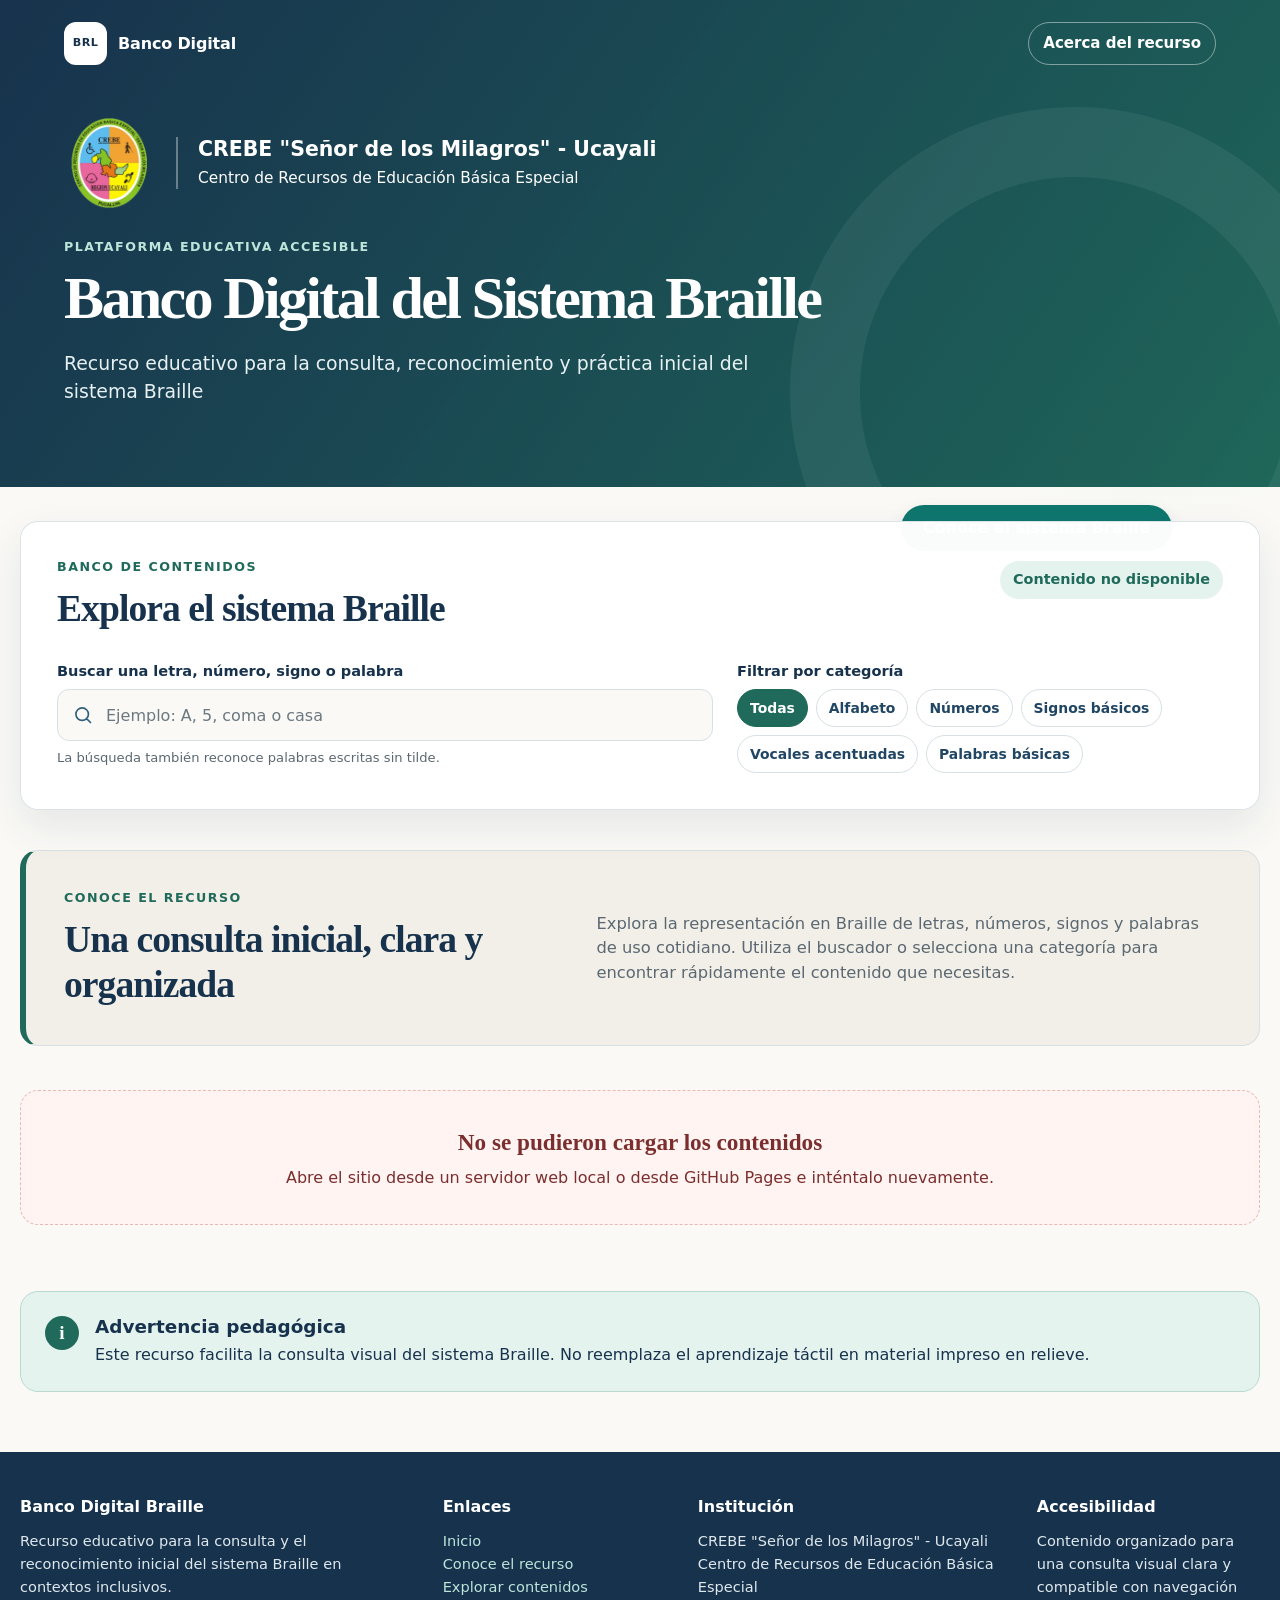
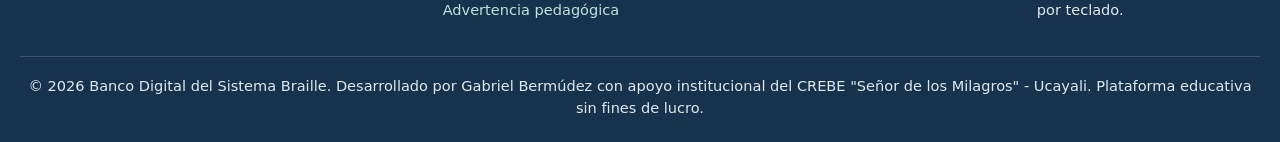
==== index.html @ b9c8b81c "Update index.html" ====
<!doctype html>
<html lang="es">
<head>
  <meta charset="utf-8">
  <meta name="viewport" content="width=device-width, initial-scale=1">
  <meta
    name="description"
    content="Banco Digital del Sistema Braille: recurso educativo para consultar letras, números, signos y palabras básicas en Braille."
  >
  <title>Banco Digital del Sistema Braille</title>
  <link rel="stylesheet" href="estilos.css?v=5">

  <style>
    .acceso-braille{
      max-width:1100px;
      margin:18px auto 22px;
      padding:0 18px;
      display:flex;
      justify-content:flex-end;
      position:relative;
      z-index:2;
    }

    .boton-braille-teoria{
      display:inline-block;
      text-decoration:none;
      background:#0f766e;
      color:#ffffff;
      padding:11px 22px;
      border-radius:999px;
      font-weight:800;
      white-space:nowrap;
      box-shadow:0 8px 18px rgba(0,0,0,.12);
    }

    .boton-braille-teoria:hover{
      background:#0b4f4a;
      color:#ffffff;
    }

    @media (max-width:700px){
      .acceso-braille{
        justify-content:center;
        margin:16px auto 20px;
      }

      .boton-braille-teoria{
        text-align:center;
      }
    }
  </style>
</head>

<body>
  <a class="salto-contenido" href="#contenido-principal">
    Ir al contenido
  </a>

  <header class="cabecera">
    <nav class="navegacion" aria-label="Navegación principal">
      <a class="marca" href="index.html" aria-label="Inicio">
        <span class="marca-icono" aria-hidden="true">BRL</span>
        <span>Banco Digital</span>
      </a>
      <a class="enlace-cabecera" href="#presentacion">Acerca del recurso</a>
    </nav>

    <div class="portada">
      <div class="bloque-institucional" aria-label="Identidad institucional">
        <img
          class="logo-crebe"
          src="logo-crebe.png"
          alt="Logo del CREBE Señor de los Milagros - Ucayali"
        >
        <div class="texto-institucional">
          <p class="nombre-institucional">
            CREBE "Señor de los Milagros" - Ucayali
          </p>
          <p class="detalle-institucional">
            Centro de Recursos de Educación Básica Especial
          </p>
        </div>
      </div>

      <p class="etiqueta">Plataforma educativa accesible</p>
      <h1>Banco Digital del Sistema Braille</h1>
      <p class="subtitulo">
        Recurso educativo para la consulta, reconocimiento y práctica inicial
        del sistema Braille
      </p>
    </div>
  </header>

  <main id="contenido-principal">

    <section class="acceso-braille">
      <a href="teoria.html" class="boton-braille-teoria">
        Conoce el sistema Braille
      </a>
    </section>

    <section class="panel-busqueda" aria-labelledby="titulo-catalogo">
      <div class="panel-encabezado">
        <div>
          <p class="sobretitulo">Banco de contenidos</p>
          <h2 id="titulo-catalogo">Explora el sistema Braille</h2>
        </div>
        <p
          id="contador-resultados"
          class="contador"
          role="status"
          aria-live="polite"
        >
          Cargando contenidos…
        </p>
      </div>

      <div class="herramientas">
        <div class="grupo-busqueda">
          <label for="buscador">
            Buscar una letra, número, signo o palabra
          </label>
          <div class="campo-busqueda">
            <svg
              aria-hidden="true"
              viewBox="0 0 24 24"
              width="20"
              height="20"
            >
              <path
                d="m21 21-4.7-4.7m2.2-5.3a7.5 7.5 0 1 1-15 0 7.5 7.5 0 0 1 15 0Z"
                fill="none"
                stroke="currentColor"
                stroke-linecap="round"
                stroke-width="2"
              />
            </svg>
            <input
              id="buscador"
              name="buscador"
              type="search"
              placeholder="Ejemplo: A, 5, coma o casa"
              autocomplete="off"
              aria-describedby="ayuda-busqueda"
            >
          </div>
          <p id="ayuda-busqueda" class="ayuda">
            La búsqueda también reconoce palabras escritas sin tilde.
          </p>
        </div>

        <div class="grupo-filtros">
          <p id="titulo-filtros">Filtrar por categoría</p>
          <div class="filtros" role="group" aria-labelledby="titulo-filtros">
            <button
              class="filtro activo"
              type="button"
              data-categoria="todas"
              aria-pressed="true"
            >
              Todas
            </button>
            <button
              class="filtro"
              type="button"
              data-categoria="alfabeto"
              aria-pressed="false"
            >
              Alfabeto
            </button>
            <button
              class="filtro"
              type="button"
              data-categoria="numeros"
              aria-pressed="false"
            >
              Números
            </button>
            <button
              class="filtro"
              type="button"
              data-categoria="signos-basicos"
              aria-pressed="false"
            >
              Signos básicos
            </button>
            <button
              class="filtro"
              type="button"
              data-categoria="vocales-acentuadas"
              aria-pressed="false"
            >
              Vocales acentuadas
            </button>
            <button
              class="filtro"
              type="button"
              data-categoria="palabras-basicas"
              aria-pressed="false"
            >
              Palabras básicas
            </button>
          </div>
        </div>
      </div>
    </section>

    <section
      id="presentacion"
      class="seccion-presentacion"
      aria-labelledby="titulo-presentacion"
    >
      <div class="panel-presentacion">
        <div>
          <p class="sobretitulo">Conoce el recurso</p>
          <h2 id="titulo-presentacion">
            Una consulta inicial, clara y organizada
          </h2>
        </div>
        <p>
          Explora la representación en Braille de letras, números, signos y
          palabras de uso cotidiano. Utiliza el buscador o selecciona una
          categoría para encontrar rápidamente el contenido que necesitas.
        </p>
      </div>
    </section>

    <section class="catalogo" aria-labelledby="titulo-resultados">
      <h2 id="titulo-resultados" class="solo-lectores">
        Resultados de la consulta
      </h2>

      <div id="lista-tarjetas" class="lista-tarjetas" aria-busy="true"></div>

      <div class="contenedor-boton-mas">
        <button
          id="mostrar-aleatorio"
          class="boton-mas"
          type="button"
        >
          Mostrar más signos
        </button>
      </div>

      <div id="estado-vacio" class="estado-vacio" hidden>
        <p class="estado-vacio-simbolo" aria-hidden="true">⠿</p>
        <h3>No encontramos resultados</h3>
        <p>
          Prueba con otro término o selecciona una categoría diferente.
        </p>
        <button
          id="limpiar-filtros"
          class="boton boton-primario"
          type="button"
        >
          Ver todos los contenidos
        </button>
      </div>

      <div id="mensaje-error" class="mensaje-error" role="alert" hidden>
        <h3>No se pudieron cargar los contenidos</h3>
        <p>
          Abre el sitio desde un servidor web local o desde GitHub Pages e
          inténtalo nuevamente.
        </p>
      </div>
    </section>

    <section
      id="aviso-pedagogico"
      class="seccion-aviso"
      aria-labelledby="titulo-aviso"
    >
      <aside class="aviso-pedagogico">
        <div class="aviso-icono" aria-hidden="true">i</div>
        <div>
          <h2 id="titulo-aviso">Advertencia pedagógica</h2>
          <p>
            Este recurso facilita la consulta visual del sistema Braille. No
            reemplaza el aprendizaje táctil en material impreso en relieve.
          </p>
        </div>
      </aside>
    </section>
  </main>

  <footer>
    <div class="footer-contenido">
      <div class="footer-bloque">
        <h2>Banco Digital Braille</h2>
        <p>
          Recurso educativo para la consulta y el reconocimiento inicial del
          sistema Braille en contextos inclusivos.
        </p>
      </div>

      <div class="footer-bloque">
        <h2>Enlaces</h2>
        <p>
          <a href="index.html">Inicio</a><br>
          <a href="#presentacion">Conoce el recurso</a><br>
          <a href="#titulo-catalogo">Explorar contenidos</a><br>
          <a href="#aviso-pedagogico">Advertencia pedagógica</a>
        </p>
      </div>

      <div class="footer-bloque">
        <h2>Institución</h2>
        <p>
          CREBE "Señor de los Milagros" - Ucayali<br>
          Centro de Recursos de Educación Básica Especial
        </p>
      </div>

      <div class="footer-bloque">
        <h2>Accesibilidad</h2>
        <p>
          Contenido organizado para una consulta visual clara y compatible con
          navegación por teclado.
        </p>
      </div>
    </div>

    <div class="footer-final">
      <p>
        © 2026 Banco Digital del Sistema Braille. Desarrollado por Gabriel
        Bermúdez con apoyo institucional del CREBE "Señor de los Milagros" -
        Ucayali. Plataforma educativa sin fines de lucro.
      </p>
    </div>
  </footer>

  <script src="app.js?v=8" defer></script>
</body>
</html>
---- estilos.css ----
:root {
  color-scheme: light;
  --azul-900: #17324d;
  --azul-800: #214664;
  --azul-700: #2f5f7d;
  --azul-100: #e8f1f5;
  --verde-700: #1f6a5a;
  --verde-600: #287c68;
  --verde-100: #e5f3ef;
  --arena-50: #faf9f6;
  --arena-100: #f2efe8;
  --tinta: #202c35;
  --texto-suave: #5b6871;
  --blanco: #ffffff;
  --borde: #d7e0e5;
  --error: #7a2e2e;
  --sombra: 0 16px 40px rgba(23, 50, 77, 0.09);
  --radio: 18px;
  font-family:
    Inter, ui-sans-serif, system-ui, -apple-system, BlinkMacSystemFont,
    "Segoe UI", sans-serif;
}

* {
  box-sizing: border-box;
}

html {
  scroll-behavior: smooth;
}

body {
  min-width: 320px;
  margin: 0;
  color: var(--tinta);
  background:
    radial-gradient(circle at 90% 8%, #dcedea 0, transparent 24rem),
    var(--arena-50);
  line-height: 1.5;
}

button,
input {
  font: inherit;
}

a {
  color: var(--verde-700);
}

a:focus-visible,
button:focus-visible,
input:focus-visible {
  outline: 3px solid #f0ad4e;
  outline-offset: 3px;
}

[hidden] {
  display: none !important;
}

.salto-contenido {
  position: fixed;
  top: 12px;
  left: 12px;
  z-index: 100;
  padding: 10px 14px;
  color: var(--blanco);
  background: var(--azul-900);
  border-radius: 8px;
  transform: translateY(-160%);
  transition: transform 0.2s ease;
}

.salto-contenido:focus {
  transform: translateY(0);
}

/* Cabecera */

.cabecera {
  position: relative;
  overflow: hidden;
  padding: 22px clamp(20px, 5vw, 72px) 82px;
  color: var(--blanco);
  background:
    linear-gradient(125deg, rgba(23, 50, 77, 0.97), rgba(31, 106, 90, 0.93)),
    var(--azul-900);
}

.cabecera::after {
  position: absolute;
  right: -80px;
  bottom: -190px;
  width: 430px;
  height: 430px;
  border: 70px solid rgba(255, 255, 255, 0.06);
  border-radius: 50%;
  content: "";
}

.navegacion {
  position: relative;
  z-index: 1;
  display: flex;
  align-items: center;
  justify-content: space-between;
  max-width: 1240px;
  margin: 0 auto;
}

.marca {
  display: inline-flex;
  gap: 11px;
  align-items: center;
  color: var(--blanco);
  font-weight: 750;
  letter-spacing: -0.01em;
  text-decoration: none;
}

.marca-icono {
  display: grid;
  width: 43px;
  height: 43px;
  place-items: center;
  color: var(--azul-900);
  background: var(--blanco);
  border-radius: 12px;
  font-size: 0.7rem;
  font-weight: 850;
  letter-spacing: 0.04em;
}

.enlace-cabecera {
  padding: 9px 14px;
  color: var(--blanco);
  border: 1px solid rgba(255, 255, 255, 0.45);
  border-radius: 999px;
  font-size: 0.94rem;
  font-weight: 700;
  text-decoration: none;
}

.enlace-cabecera:hover {
  color: var(--azul-900);
  background: var(--blanco);
}

.portada {
  position: relative;
  z-index: 1;
  max-width: 1240px;
  margin: 52px auto 0;
}

.bloque-institucional {
  display: flex;
  gap: 1.25rem;
  align-items: center;
  max-width: 760px;
  margin-bottom: 1.8rem;
}

.logo-crebe {
  display: block;
  flex-shrink: 0;
  width: 92px;
  max-width: 92px;
  height: auto;
  object-fit: contain;
}

.texto-institucional {
  padding-left: 1.25rem;
  border-left: 2px solid rgba(255, 255, 255, 0.35);
}

.nombre-institucional {
  margin: 0;
  color: var(--blanco);
  font-size: clamp(1rem, 1.6vw, 1.35rem);
  font-weight: 700;
  line-height: 1.25;
}

.detalle-institucional {
  margin: 0.35rem 0 0;
  color: var(--blanco);
  font-size: clamp(0.9rem, 1.2vw, 1.05rem);
  font-weight: 500;
  line-height: 1.35;
}

.etiqueta,
.sobretitulo {
  margin: 0 0 10px;
  color: #bde5da;
  font-size: 0.79rem;
  font-weight: 800;
  letter-spacing: 0.12em;
  text-transform: uppercase;
}

.portada h1 {
  max-width: 800px;
  margin: 0;
  font-family: Georgia, "Times New Roman", serif;
  font-size: clamp(2.25rem, 4.7vw, 4.1rem);
  font-weight: 600;
  line-height: 1.03;
  letter-spacing: -0.045em;
}

.subtitulo {
  max-width: 700px;
  margin: 20px 0 0;
  color: #e7f1f3;
  font-size: clamp(1rem, 1.7vw, 1.18rem);
}

/* Contenido principal y búsqueda */

main {
  width: min(1240px, calc(100% - 40px));
  margin: 0 auto;
}

.panel-busqueda {
  position: relative;
  z-index: 2;
  margin-top: -52px;
  padding: clamp(22px, 4vw, 36px);
  background: rgba(255, 255, 255, 0.98);
  border: 1px solid rgba(215, 224, 229, 0.9);
  border-radius: var(--radio);
  box-shadow: var(--sombra);
}

.panel-encabezado {
  display: flex;
  gap: 20px;
  align-items: flex-start;
  justify-content: space-between;
}

.sobretitulo {
  color: var(--verde-700);
}

h2 {
  margin: 0;
  color: var(--azul-900);
  font-family: Georgia, "Times New Roman", serif;
  font-size: clamp(1.7rem, 3vw, 2.35rem);
  font-weight: 600;
  line-height: 1.18;
  letter-spacing: -0.025em;
}

.contador {
  flex: none;
  margin: 3px 0 0;
  padding: 8px 13px;
  color: var(--verde-700);
  background: var(--verde-100);
  border-radius: 999px;
  font-size: 0.9rem;
  font-weight: 800;
}

.herramientas {
  display: grid;
  grid-template-columns: minmax(0, 1.35fr) minmax(300px, 1fr);
  gap: 24px;
  margin-top: 28px;
}

.grupo-busqueda label,
.grupo-filtros > p {
  display: block;
  margin: 0 0 8px;
  color: var(--azul-900);
  font-size: 0.91rem;
  font-weight: 750;
}

.campo-busqueda {
  position: relative;
}

.campo-busqueda svg {
  position: absolute;
  top: 50%;
  left: 16px;
  color: var(--azul-700);
  transform: translateY(-50%);
  pointer-events: none;
}

#buscador {
  width: 100%;
  height: 52px;
  padding: 0 16px 0 48px;
  color: var(--tinta);
  background: var(--arena-50);
  border: 1px solid var(--borde);
  border-radius: 12px;
}

#buscador:hover {
  border-color: var(--azul-700);
}

#buscador::placeholder {
  color: #6c7880;
}

.ayuda {
  margin: 7px 0 0;
  color: var(--texto-suave);
  font-size: 0.82rem;
}

.filtros {
  display: flex;
  flex-wrap: wrap;
  gap: 8px;
}

.filtro {
  min-height: 38px;
  padding: 7px 12px;
  color: var(--azul-800);
  background: var(--blanco);
  border: 1px solid var(--borde);
  border-radius: 999px;
  font-size: 0.87rem;
  font-weight: 750;
  cursor: pointer;
}

.filtro:hover {
  background: var(--azul-100);
  border-color: var(--azul-700);
}

.filtro.activo {
  color: var(--blanco);
  background: var(--verde-700);
  border-color: var(--verde-700);
}

/* Presentación */

.seccion-presentacion {
  padding: 40px 0 0;
  scroll-margin-top: 20px;
}

.panel-presentacion {
  display: grid;
  grid-template-columns: minmax(260px, 0.75fr) minmax(300px, 1fr);
  gap: 4rem;
  align-items: center;
  padding: clamp(24px, 4vw, 38px);
  background: var(--arena-100);
  border: 1px solid var(--borde);
  border-left: 6px solid var(--verde-700);
  border-radius: var(--radio);
}

.panel-presentacion > p {
  margin: 0;
  color: var(--texto-suave);
  font-size: 1.02rem;
}

/* Tarjetas */

.catalogo {
  padding-top: 4px;
}

.lista-tarjetas {
  display: grid;
  grid-template-columns: repeat(4, minmax(0, 1fr));
  gap: 22px;
  padding: 40px 0 18px;
}

.tarjeta {
  position: relative;
  display: flex;
  flex-direction: column;
  min-width: 0;
  min-height: 280px;
  overflow: hidden;
  background: var(--blanco);
  border: 1px solid var(--borde);
  border-radius: 16px;
  box-shadow: 0 8px 28px rgba(23, 50, 77, 0.06);
  transition:
    transform 0.2s ease,
    box-shadow 0.2s ease;
}

.tarjeta:hover {
  box-shadow: 0 16px 34px rgba(23, 50, 77, 0.13);
  transform: translateY(-3px);
}

.tarjeta-visual {
  display: grid;
  grid-template-columns: 1fr 1fr;
  min-height: 132px;
  background: linear-gradient(145deg, #edf4f3, #f7f4ed);
  border-bottom: 1px solid var(--borde);
}

.simbolo-visual,
.simbolo-braille {
  display: grid;
  min-width: 0;
  padding: 0.75rem;
  place-items: center;
  text-align: center;
}

.simbolo-visual {
  color: var(--azul-900);
  border-right: 1px solid var(--borde);
  font-family: Georgia, "Times New Roman", serif;
  font-size: clamp(1.65rem, 4vw, 2.35rem);
  font-weight: 700;
  line-height: 1.1;
}

.simbolo-braille {
  color: var(--verde-700);
  font-family: "Segoe UI Symbol", "Noto Sans Symbols 2", sans-serif;
  font-size: clamp(2rem, 5vw, 2.8rem);
  line-height: 1;
}

.tarjeta[data-categoria="palabras-basicas"] .simbolo-visual {
  font-size: clamp(1.2rem, 2.4vw, 1.55rem);
}

.tarjeta[data-categoria="palabras-basicas"] .simbolo-braille,
.tarjeta[data-categoria="numeros"] .simbolo-braille {
  font-size: clamp(1.55rem, 3vw, 2rem);
  letter-spacing: 0.04em;
}

.tarjeta-cuerpo {
  display: flex;
  flex: 1;
  flex-direction: column;
  align-items: flex-start;
  padding: 17px 18px 19px;
}

.categoria {
  margin: 0 0 7px;
  color: var(--verde-700);
  font-size: 0.72rem;
  font-weight: 850;
  letter-spacing: 0.085em;
  text-transform: uppercase;
}

.tarjeta h3 {
  margin: 0 0 6px;
  color: var(--azul-900);
  font-family: Georgia, "Times New Roman", serif;
  font-size: 1.35rem;
  font-weight: 600;
  line-height: 1.15;
}

.descripcion {
  margin: 0;
  color: var(--texto-suave);
  font-size: 0.9rem;
}

.estado-vacio,
.mensaje-error {
  margin: 40px 0;
  padding: 34px;
  color: var(--texto-suave);
  text-align: center;
  background: var(--blanco);
  border: 1px dashed var(--borde);
  border-radius: var(--radio);
}

.estado-vacio-simbolo {
  margin: 0 0 6px;
  color: var(--verde-700);
  font-size: 3rem;
}

.estado-vacio h3,
.mensaje-error h3 {
  margin: 0 0 6px;
  color: var(--azul-900);
  font-family: Georgia, "Times New Roman", serif;
  font-size: 1.45rem;
}

.estado-vacio p,
.mensaje-error p {
  margin: 0 auto 18px;
}

.mensaje-error {
  color: var(--error);
  background: #fff4f2;
  border-color: #e8b8b2;
}

.mensaje-error h3 {
  color: var(--error);
}

.mensaje-error p {
  margin-bottom: 0;
}

/* Botones y aviso */

.boton {
  display: inline-flex;
  min-height: 44px;
  padding: 10px 17px;
  align-items: center;
  justify-content: center;
  border-radius: 10px;
  font-weight: 750;
  cursor: pointer;
}

.boton-primario {
  color: var(--blanco);
  background: var(--verde-700);
  border: 1px solid var(--verde-700);
}

.boton-primario:hover {
  background: var(--verde-600);
}

.seccion-aviso {
  padding: 26px 0 0;
  scroll-margin-top: 20px;
}

.aviso-pedagogico {
  display: flex;
  gap: 1rem;
  align-items: flex-start;
  padding: 1.5rem;
  color: var(--azul-900);
  background: var(--verde-100);
  border: 1px solid #b9d9d0;
  border-radius: var(--radio);
}

.aviso-icono {
  display: grid;
  flex: 0 0 34px;
  width: 34px;
  height: 34px;
  place-items: center;
  color: var(--blanco);
  background: var(--verde-700);
  border-radius: 50%;
  font-family: Georgia, serif;
  font-size: 1.2rem;
  font-weight: 700;
}

.aviso-pedagogico h2 {
  margin: 0 0 5px;
  font-family: inherit;
  font-size: 1.15rem;
  font-weight: 800;
  letter-spacing: 0;
}

.aviso-pedagogico p {
  margin: 0;
}

/* Pie de página */

footer {
  margin-top: 60px;
  padding: 46px 20px 24px;
  color: #dfe9ed;
  background: var(--azul-900);
  font-size: 0.91rem;
}

.footer-contenido {
  display: grid;
  grid-template-columns: 1.4fr 0.8fr 1.1fr 0.8fr;
  gap: 32px;
  width: min(1240px, 100%);
  margin: 0 auto;
  text-align: left;
}

.footer-bloque h2 {
  margin: 0 0 12px;
  color: var(--blanco);
  font-family: inherit;
  font-size: 1rem;
  font-weight: 800;
  letter-spacing: 0;
}

.footer-bloque p {
  margin: 0;
  color: #dfe9ed;
  line-height: 1.6;
}

.footer-bloque a {
  color: #bde5da;
  text-decoration: none;
}

.footer-bloque a:hover {
  text-decoration: underline;
}

.footer-final {
  width: min(1240px, 100%);
  margin: 34px auto 0;
  padding-top: 18px;
  border-top: 1px solid rgba(255, 255, 255, 0.16);
  text-align: center;
}

.footer-final p {
  margin: 0;
  color: #dfe9ed;
  line-height: 1.5;
}

.solo-lectores {
  position: absolute;
  width: 1px;
  height: 1px;
  padding: 0;
  overflow: hidden;
  clip: rect(0, 0, 0, 0);
  white-space: nowrap;
  border: 0;
}

@media (max-width: 1050px) {
  .lista-tarjetas {
    grid-template-columns: repeat(3, minmax(0, 1fr));
  }

  .herramientas {
    grid-template-columns: 1fr;
  }
}

@media (max-width: 900px) {
  .footer-contenido {
    grid-template-columns: repeat(2, minmax(0, 1fr));
  }
}

@media (max-width: 760px) {
  .cabecera {
    padding-right: 20px;
    padding-bottom: 96px;
    padding-left: 20px;
  }

  .portada {
    margin-top: 46px;
  }

  .bloque-institucional {
    gap: 0.9rem;
    margin-bottom: 1.5rem;
  }

  .logo-crebe {
    width: 76px;
    max-width: 76px;
  }

  .texto-institucional {
    padding-left: 0.8rem;
  }

  .nombre-institucional {
    font-size: 0.95rem;
  }

  .detalle-institucional {
    font-size: 0.82rem;
  }

  main {
    width: min(100% - 28px, 1240px);
  }

  .panel-busqueda {
    margin-top: -48px;
  }

  .panel-encabezado {
    align-items: stretch;
    flex-direction: column;
  }

  .contador {
    align-self: flex-start;
  }

  .panel-presentacion {
    grid-template-columns: 1fr;
    gap: 18px;
  }

  .lista-tarjetas {
    grid-template-columns: repeat(2, minmax(0, 1fr));
    gap: 15px;
  }
}

@media (max-width: 560px) {
  .footer-contenido {
    grid-template-columns: 1fr;
    gap: 24px;
  }

  footer {
    padding: 34px 20px 22px;
  }
}

@media (max-width: 500px) {
  .marca > span:last-child {
    display: none;
  }

  .enlace-cabecera {
    font-size: 0.84rem;
  }

  .bloque-institucional {
    gap: 0.75rem;
  }

  .logo-crebe {
    width: 68px;
    max-width: 68px;
  }

  .texto-institucional {
    padding-left: 0.7rem;
  }

  .nombre-institucional {
    font-size: 0.84rem;
  }

  .detalle-institucional {
    font-size: 0.74rem;
  }

  .portada h1 {
    font-size: 2.45rem;
  }

  .subtitulo {
    font-size: 1rem;
  }

  .filtros {
    display: grid;
    grid-template-columns: repeat(2, minmax(0, 1fr));
  }

  .filtro {
    border-radius: 10px;
  }

  .lista-tarjetas {
    grid-template-columns: 1fr;
  }

  .boton {
    width: 100%;
  }

  .tarjeta {
    min-height: 250px;
  }
}

@media (prefers-reduced-motion: reduce) {
  *,
  *::before,
  *::after {
    scroll-behavior: auto !important;
    transition: none !important;
  }
}
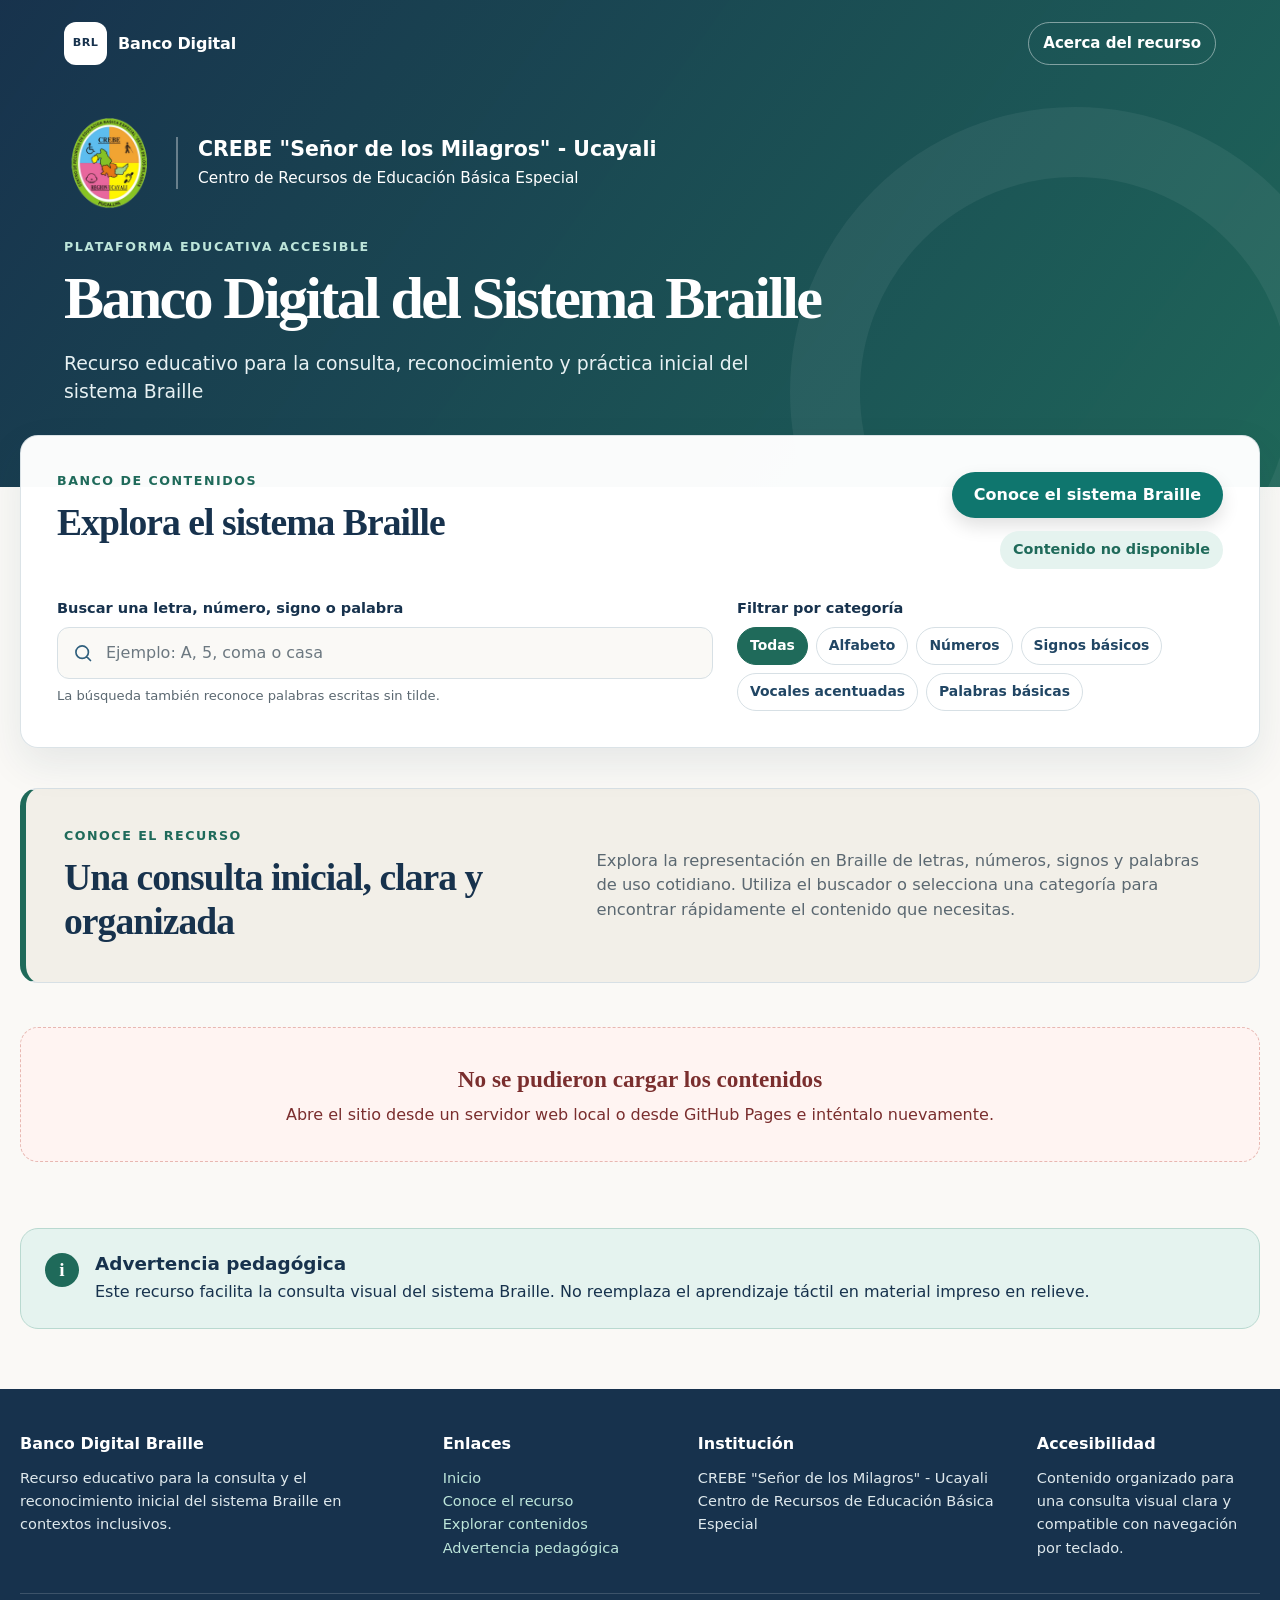
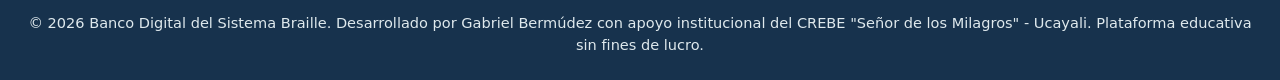
==== commit c6c12125: "Update index.html" ====
--- a/index.html
+++ b/index.html
@@ -11,14 +11,11 @@
   <link rel="stylesheet" href="estilos.css?v=5">
 
   <style>
-    .acceso-braille{
-      max-width:1100px;
-      margin:18px auto 22px;
-      padding:0 18px;
+    .acciones-panel{
       display:flex;
-      justify-content:flex-end;
-      position:relative;
-      z-index:2;
+      flex-direction:column;
+      align-items:flex-end;
+      gap:10px;
     }
 
     .boton-braille-teoria{
@@ -39,12 +36,13 @@
     }
 
     @media (max-width:700px){
-      .acceso-braille{
-        justify-content:center;
-        margin:16px auto 20px;
+      .acciones-panel{
+        align-items:flex-start;
+        width:100%;
       }
 
       .boton-braille-teoria{
+        width:100%;
         text-align:center;
       }
     }
@@ -93,26 +91,27 @@
 
   <main id="contenido-principal">
 
-    <section class="acceso-braille">
-      <a href="teoria.html" class="boton-braille-teoria">
-        Conoce el sistema Braille
-      </a>
-    </section>
-
     <section class="panel-busqueda" aria-labelledby="titulo-catalogo">
       <div class="panel-encabezado">
         <div>
           <p class="sobretitulo">Banco de contenidos</p>
           <h2 id="titulo-catalogo">Explora el sistema Braille</h2>
         </div>
-        <p
-          id="contador-resultados"
-          class="contador"
-          role="status"
-          aria-live="polite"
-        >
-          Cargando contenidos…
-        </p>
+
+        <div class="acciones-panel">
+          <a href="teoria.html" class="boton-braille-teoria">
+            Conoce el sistema Braille
+          </a>
+
+          <p
+            id="contador-resultados"
+            class="contador"
+            role="status"
+            aria-live="polite"
+          >
+            Cargando contenidos…
+          </p>
+        </div>
       </div>
 
       <div class="herramientas">
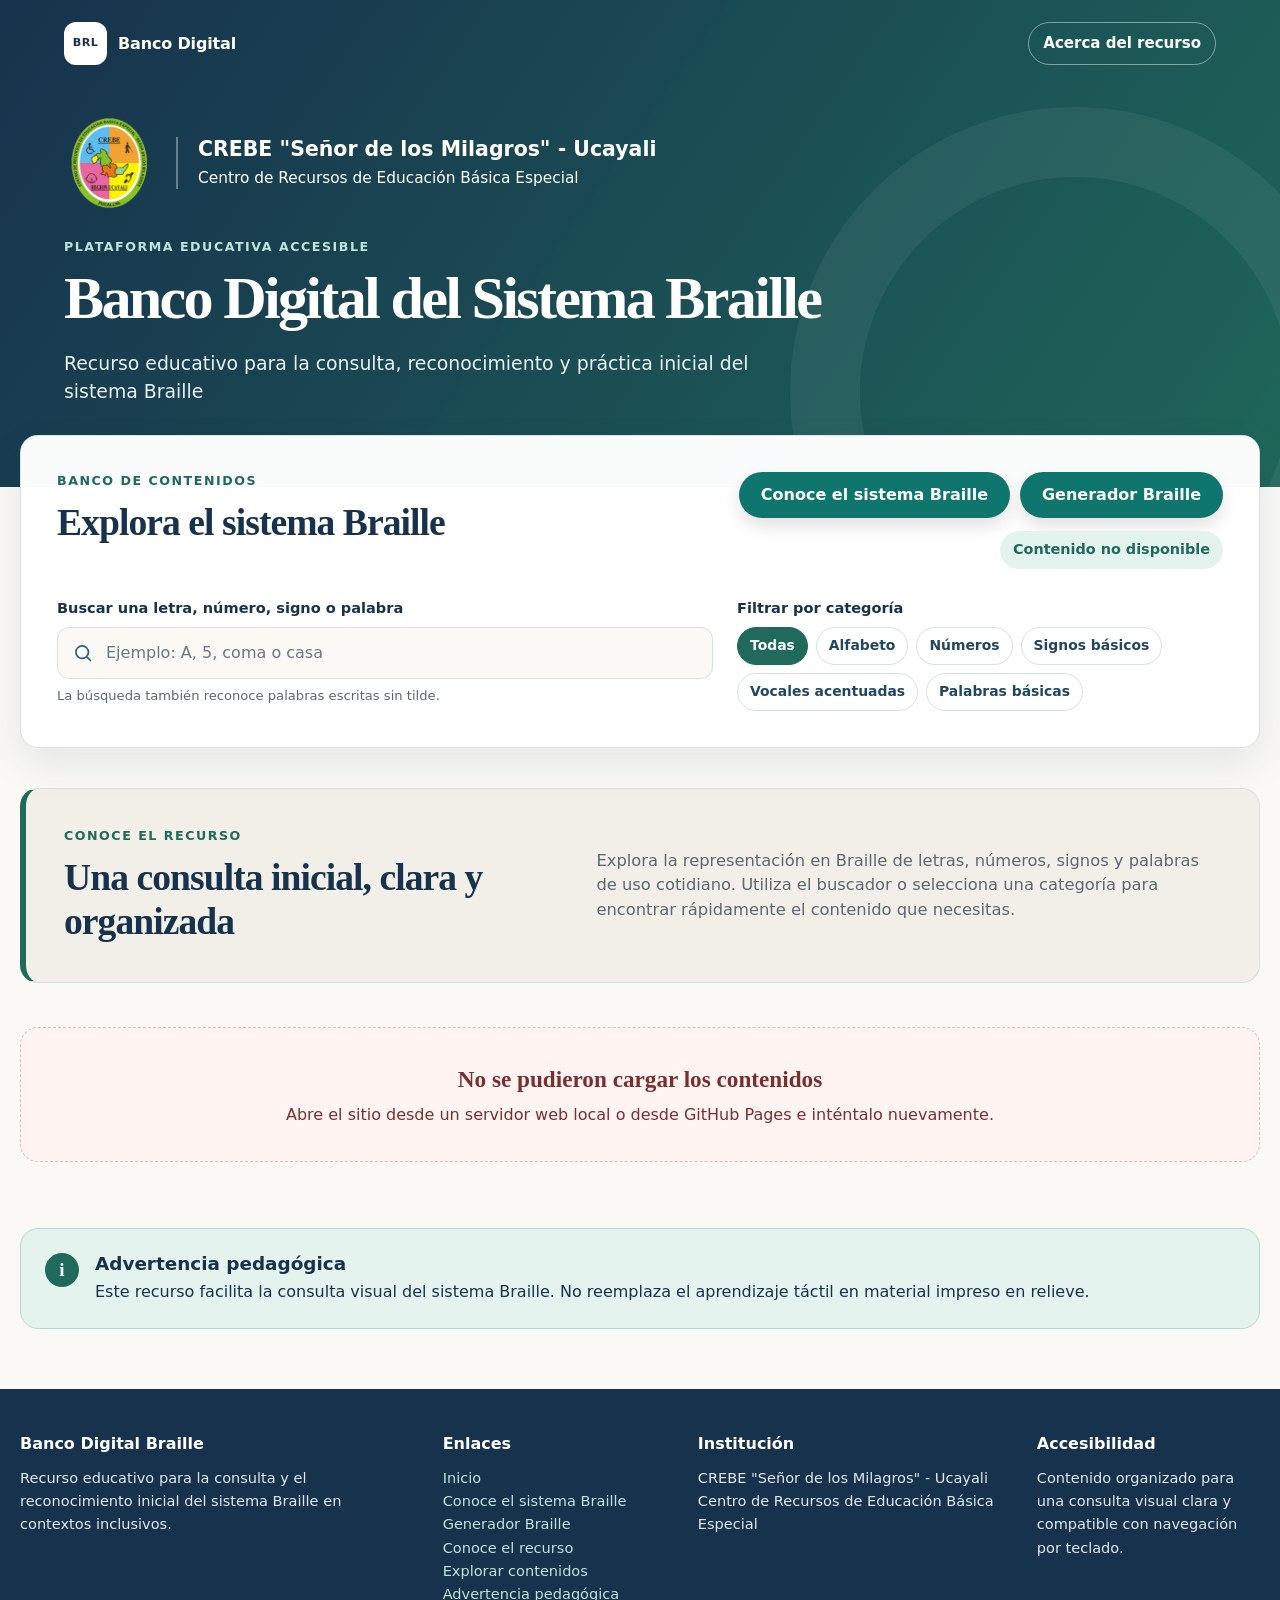
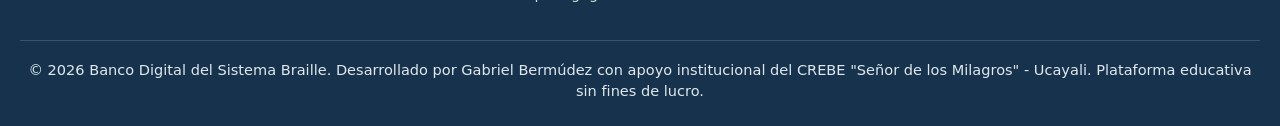
==== commit 27556de3: "Update index.html" ====
--- a/index.html
+++ b/index.html
@@ -18,6 +18,13 @@
       gap:10px;
     }
 
+    .botones-panel{
+      display:flex;
+      flex-wrap:wrap;
+      justify-content:flex-end;
+      gap:10px;
+    }
+
     .boton-braille-teoria{
       display:inline-block;
       text-decoration:none;
@@ -41,6 +48,11 @@
         width:100%;
       }
 
+      .botones-panel{
+        width:100%;
+        flex-direction:column;
+      }
+
       .boton-braille-teoria{
         width:100%;
         text-align:center;
@@ -99,9 +111,15 @@
         </div>
 
         <div class="acciones-panel">
-          <a href="teoria.html" class="boton-braille-teoria">
-            Conoce el sistema Braille
-          </a>
+          <div class="botones-panel">
+            <a href="teoria.html" class="boton-braille-teoria">
+              Conoce el sistema Braille
+            </a>
+
+            <a href="generador.html" class="boton-braille-teoria">
+              Generador Braille
+            </a>
+          </div>
 
           <p
             id="contador-resultados"
@@ -297,6 +315,8 @@
         <h2>Enlaces</h2>
         <p>
           <a href="index.html">Inicio</a><br>
+          <a href="teoria.html">Conoce el sistema Braille</a><br>
+          <a href="generador.html">Generador Braille</a><br>
           <a href="#presentacion">Conoce el recurso</a><br>
           <a href="#titulo-catalogo">Explorar contenidos</a><br>
           <a href="#aviso-pedagogico">Advertencia pedagógica</a>
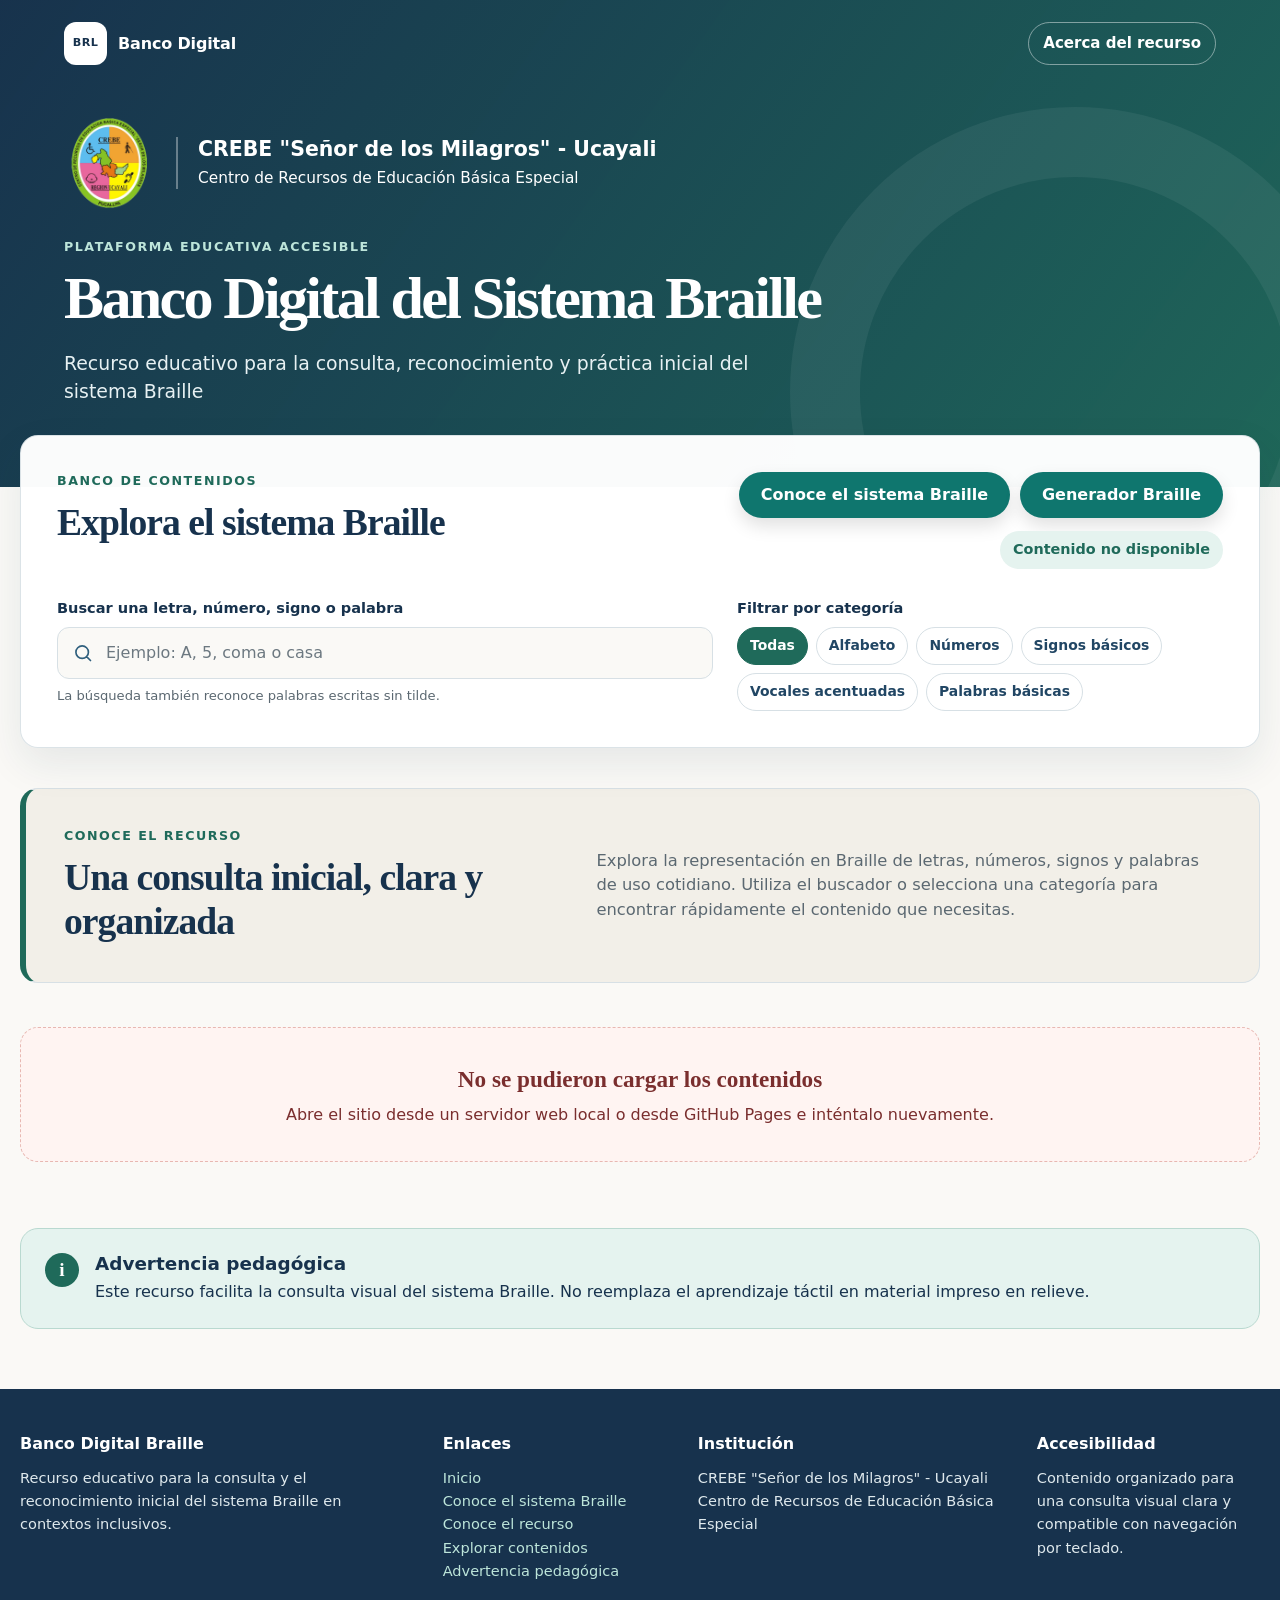
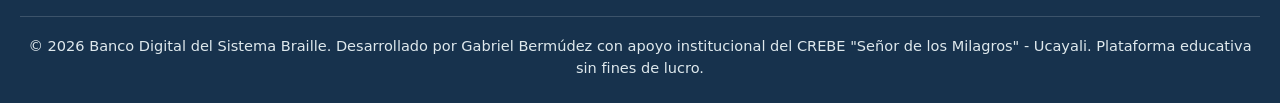
==== commit 71cf0071: "Update index.html" ====
--- a/index.html
+++ b/index.html
@@ -8,7 +8,7 @@
     content="Banco Digital del Sistema Braille: recurso educativo para consultar letras, números, signos y palabras básicas en Braille."
   >
   <title>Banco Digital del Sistema Braille</title>
-  <link rel="stylesheet" href="estilos.css?v=5">
+  <link rel="stylesheet" href="estilos.css?v=6">
 
   <style>
     .acciones-panel{
@@ -316,7 +316,6 @@
         <p>
           <a href="index.html">Inicio</a><br>
           <a href="teoria.html">Conoce el sistema Braille</a><br>
-          <a href="generador.html">Generador Braille</a><br>
           <a href="#presentacion">Conoce el recurso</a><br>
           <a href="#titulo-catalogo">Explorar contenidos</a><br>
           <a href="#aviso-pedagogico">Advertencia pedagógica</a>
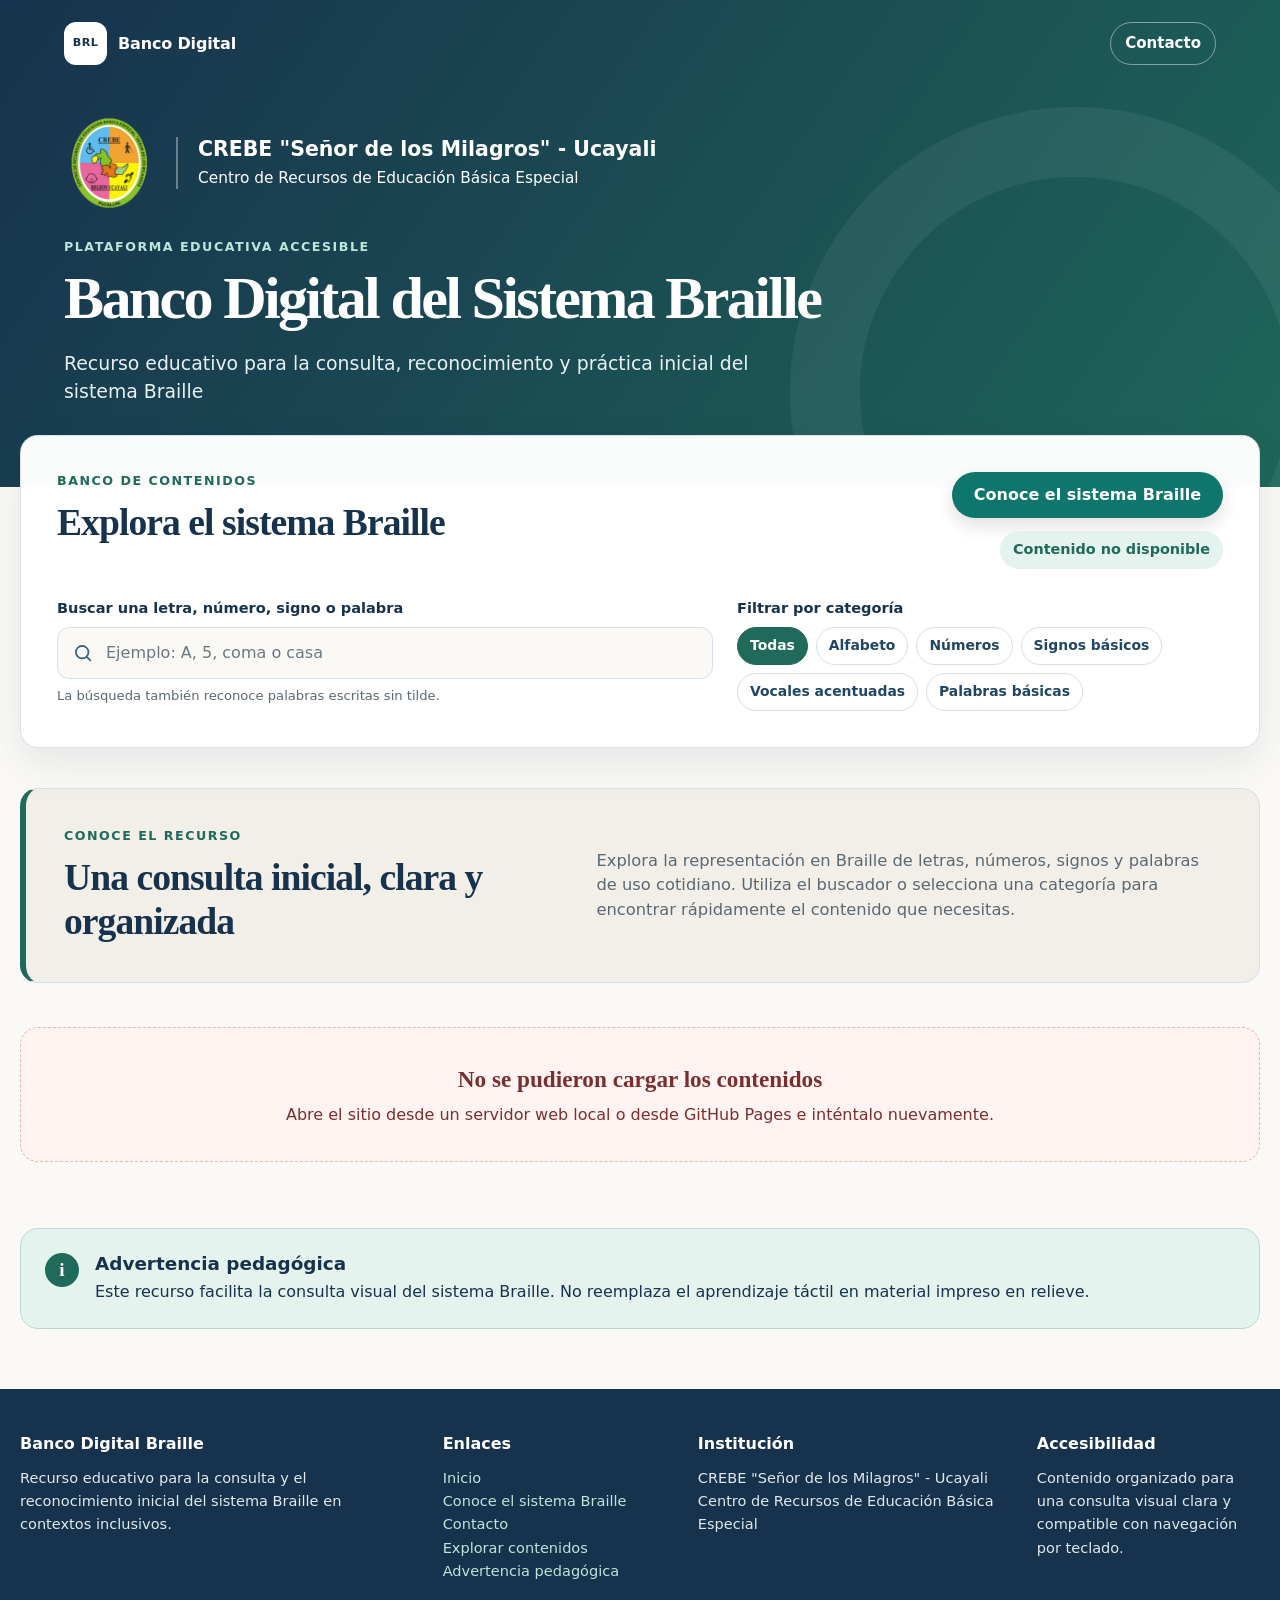
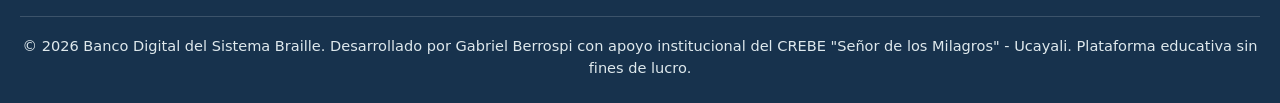
==== commit 730f2044: "Update navigation links in index.html" ====
--- a/index.html
+++ b/index.html
@@ -68,11 +68,16 @@
 
   <header class="cabecera">
     <nav class="navegacion" aria-label="Navegación principal">
-      <a class="marca" href="index.html" aria-label="Inicio">
+      <a
+        class="marca"
+        href="https://TU-PAGINA.weebly.com"
+        aria-label="Ir a la plataforma principal"
+      >
         <span class="marca-icono" aria-hidden="true">BRL</span>
         <span>Banco Digital</span>
       </a>
-      <a class="enlace-cabecera" href="#presentacion">Acerca del recurso</a>
+
+      <a class="enlace-cabecera" href="contacto.html">Contacto</a>
     </nav>
 
     <div class="portada">
@@ -114,10 +119,6 @@
           <div class="botones-panel">
             <a href="teoria.html" class="boton-braille-teoria">
               Conoce el sistema Braille
-            </a>
-
-            <a href="generador.html" class="boton-braille-teoria">
-              Generador Braille
             </a>
           </div>
 
@@ -316,7 +317,7 @@
         <p>
           <a href="index.html">Inicio</a><br>
           <a href="teoria.html">Conoce el sistema Braille</a><br>
-          <a href="#presentacion">Conoce el recurso</a><br>
+          <a href="contacto.html">Contacto</a><br>
           <a href="#titulo-catalogo">Explorar contenidos</a><br>
           <a href="#aviso-pedagogico">Advertencia pedagógica</a>
         </p>
@@ -342,7 +343,7 @@
     <div class="footer-final">
       <p>
         © 2026 Banco Digital del Sistema Braille. Desarrollado por Gabriel
-        Bermúdez con apoyo institucional del CREBE "Señor de los Milagros" -
+        Berrospi con apoyo institucional del CREBE "Señor de los Milagros" -
         Ucayali. Plataforma educativa sin fines de lucro.
       </p>
     </div>
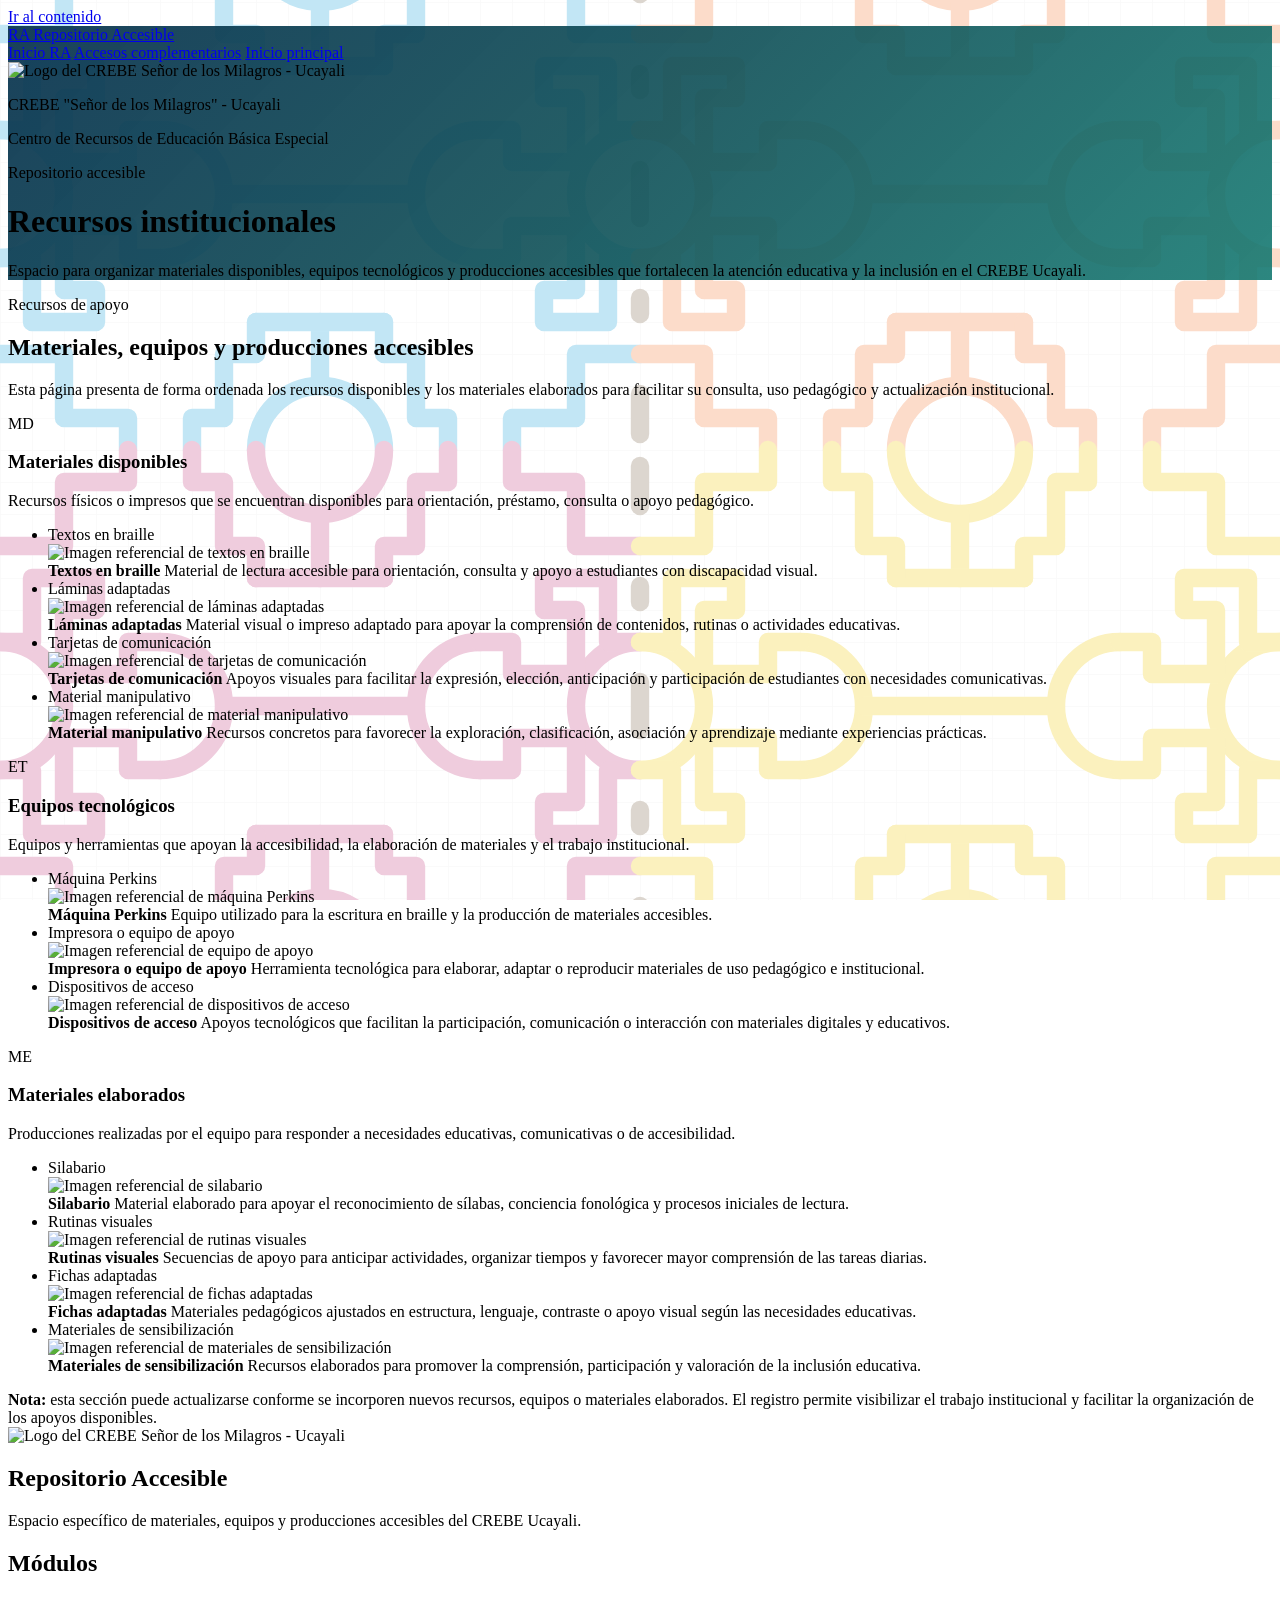
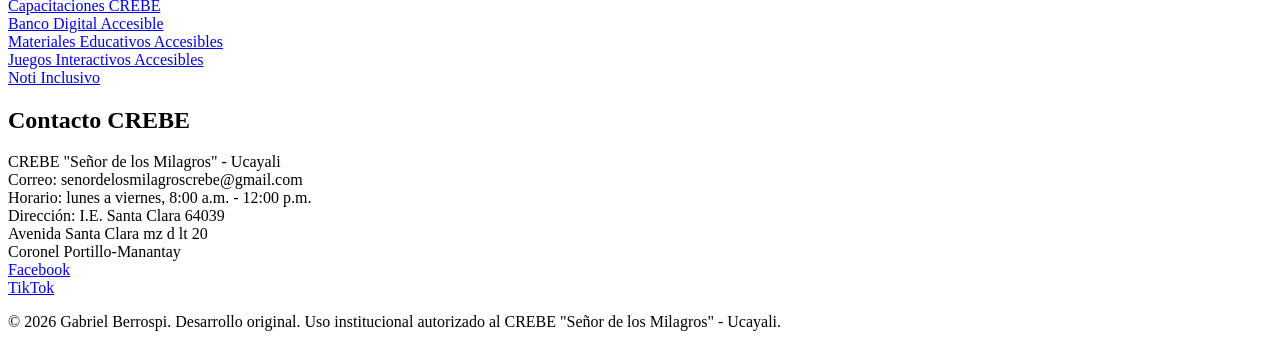
==== commit 1a82b4d1: "Insertar fondo SVG decorativo en index" ====
--- a/index.html
+++ b/index.html
@@ -3,352 +3,305 @@
 <head>
   <meta charset="utf-8">
   <meta name="viewport" content="width=device-width, initial-scale=1">
-  <meta
-    name="description"
-    content="Banco Digital del Sistema Braille: recurso educativo para consultar letras, números, signos y palabras básicas en Braille."
-  >
-  <title>Banco Digital del Sistema Braille</title>
-  <link rel="stylesheet" href="estilos.css?v=6">
-
+  <meta name="description" content="Repositorio Accesible del CREBE Señor de los Milagros - Ucayali: materiales disponibles, equipos tecnológicos y materiales elaborados para la inclusión educativa.">
+  <title>Repositorio Accesible | CREBE Ucayali</title>
+  <link rel="stylesheet" href="estilos.css?v=1">
   <style>
-    .acciones-panel{
-      display:flex;
-      flex-direction:column;
-      align-items:flex-end;
-      gap:10px;
-    }
-
-    .botones-panel{
-      display:flex;
-      flex-wrap:wrap;
-      justify-content:flex-end;
-      gap:10px;
-    }
-
-    .boton-braille-teoria{
-      display:inline-block;
-      text-decoration:none;
-      background:#0f766e;
-      color:#ffffff;
-      padding:11px 22px;
-      border-radius:999px;
-      font-weight:800;
-      white-space:nowrap;
-      box-shadow:0 8px 18px rgba(0,0,0,.12);
-    }
-
-    .boton-braille-teoria:hover{
-      background:#0b4f4a;
-      color:#ffffff;
-    }
-
-    @media (max-width:700px){
-      .acciones-panel{
-        align-items:flex-start;
-        width:100%;
-      }
-
-      .botones-panel{
-        width:100%;
-        flex-direction:column;
-      }
-
-      .boton-braille-teoria{
-        width:100%;
-        text-align:center;
-      }
+    body {
+      position: relative;
+      isolation: isolate;
+      background: #ffffff !important;
+    }
+
+    .fondo-patron {
+      position: fixed;
+      inset: 0;
+      z-index: 0;
+      overflow: hidden;
+      pointer-events: none;
+      background: #ffffff;
+    }
+
+    .fondo-patron svg {
+      display: block;
+      width: 100%;
+      height: 100%;
+    }
+
+    .salto-contenido,
+    .cabecera,
+    main,
+    footer {
+      position: relative;
+      z-index: 1;
+    }
+
+    .cabecera {
+      background: linear-gradient(135deg, rgba(11,53,80,.94) 0%, rgba(15,79,87,.91) 48%, rgba(15,118,110,.88) 100%);
     }
   </style>
 </head>
-
 <body>
-  <a class="salto-contenido" href="#contenido-principal">
-    Ir al contenido
-  </a>
-
-  <header class="cabecera">
+  <div class="fondo-patron" aria-hidden="true">
+    <svg viewBox="0 0 800 640" preserveAspectRatio="xMidYMid slice" xmlns="http://www.w3.org/2000/svg">
+      <defs>
+        <pattern id="bg-grid" width="20" height="20" patternUnits="userSpaceOnUse">
+          <path d="M 20 0 L 0 0 0 20" fill="none" stroke="#f9f9f9" stroke-width="1"/>
+        </pattern>
+
+        <g id="geometric-tile" fill="none" stroke-width="11.5" stroke-linecap="round" stroke-linejoin="round">
+          <path d="M 100,120 A 40,40 0 0,1 100,200" />
+          <path d="M 140,160 L 260,160" />
+          <path d="M 300,200 A 40,40 0 0,1 300,120" />
+
+          <path d="M 0,120 A 40,40 0 0,1 0,200" />
+          <path d="M 0,120 L 20,120 L 20,80 L 60,80 L 60,100 L 40,100 L 40,140 L 80,140 L 80,120 L 100,120" />
+          <path d="M 0,200 L 20,200 L 20,240 L 60,240 L 60,220 L 40,220 L 40,180 L 80,180 L 80,200 L 100,200" />
+
+          <path d="M 400,200 A 40,40 0 0,1 400,120" />
+          <path d="M 400,120 L 380,120 L 380,80 L 340,80 L 340,100 L 360,100 L 360,140 L 320,140 L 320,120 L 300,120" />
+          <path d="M 400,200 L 380,200 L 380,240 L 340,240 L 340,220 L 360,220 L 360,180 L 320,180 L 320,200 L 300,200" />
+
+          <path d="M 160,0 A 40,40 0 0,0 240,0" />
+          <path d="M 200,40 L 200,80" />
+          <path d="M 160,80 L 240,80" />
+          <path d="M 160,80 L 160,60 L 140,60 L 140,20 L 120,20 L 120,0" />
+          <path d="M 240,80 L 240,60 L 260,60 L 260,20 L 280,20 L 280,0" />
+
+          <path d="M 160,320 A 40,40 0 0,1 240,320" />
+          <path d="M 200,280 L 200,240" />
+          <path d="M 160,240 L 240,240" />
+          <path d="M 160,240 L 160,260 L 140,260 L 140,300 L 120,300 L 120,320" />
+          <path d="M 240,240 L 240,260 L 260,260 L 260,300 L 280,300 L 280,320" />
+
+          <path d="M 0,60 L 40,60 L 40,20 L 80,20 L 80,0" />
+          <path d="M 0,260 L 40,260 L 40,300 L 80,300 L 80,320" />
+          <path d="M 400,60 L 360,60 L 360,20 L 320,20 L 320,0" />
+          <path d="M 400,260 L 360,260 L 360,300 L 320,300 L 320,320" />
+        </g>
+      </defs>
+
+      <rect width="100%" height="100%" fill="url(#bg-grid)" />
+      <use href="#geometric-tile" x="0" y="0" stroke="#c2e6f5" />
+      <use href="#geometric-tile" x="400" y="0" stroke="#fcdcca" />
+      <use href="#geometric-tile" x="0" y="320" stroke="#efccdd" />
+      <use href="#geometric-tile" x="400" y="320" stroke="#fbf1be" />
+
+      <g stroke="#dcd6cf" stroke-width="11.5" stroke-linecap="round" stroke-linejoin="round">
+        <path d="M 400,10 L 400,35" />
+        <path d="M 400,85 L 400,95" />
+        <path d="M 400,145 L 400,175" />
+        <path d="M 400,225 L 400,235" />
+        <path d="M 400,285 L 400,310" />
+        <path d="M 400,330 L 400,355" />
+        <path d="M 400,405 L 400,415" />
+        <path d="M 400,465 L 400,495" />
+        <path d="M 400,545 L 400,555" />
+        <path d="M 400,605 L 400,630" />
+      </g>
+    </svg>
+  </div>
+
+  <a class="salto-contenido" href="#contenido-principal">Ir al contenido</a>
+  <header class="cabecera" id="inicio">
     <nav class="navegacion" aria-label="Navegación principal">
-      <a
-        class="marca"
-        href="https://TU-PAGINA.weebly.com"
-        aria-label="Ir a la plataforma principal"
-      >
-        <span class="marca-icono" aria-hidden="true">BRL</span>
-        <span>Banco Digital</span>
+      <a class="marca" href="index.html" aria-label="Ir al Repositorio Accesible">
+        <span class="marca-icono" aria-hidden="true">RA</span>
+        <span>Repositorio Accesible</span>
       </a>
-
-      <a class="enlace-cabecera" href="contacto.html">Contacto</a>
+      <div class="enlaces-superiores">
+        <a class="enlace-cabecera" href="index.html">Inicio RA</a>
+        <a class="enlace-cabecera" href="https://gabriel-lsp.github.io/accesos-complementarios/">Accesos complementarios</a>
+        <a class="enlace-cabecera" href="https://crebeucayali.weebly.com/">Inicio principal</a>
+      </div>
     </nav>
-
     <div class="portada">
       <div class="bloque-institucional" aria-label="Identidad institucional">
-        <img
-          class="logo-crebe"
-          src="logo-crebe.png"
-          alt="Logo del CREBE Señor de los Milagros - Ucayali"
-        >
+        <img class="logo-crebe" src="https://gabriel-lsp.github.io/banco-digital-accesible/logo-crebe.png" alt="Logo del CREBE Señor de los Milagros - Ucayali">
         <div class="texto-institucional">
-          <p class="nombre-institucional">
-            CREBE "Señor de los Milagros" - Ucayali
-          </p>
-          <p class="detalle-institucional">
-            Centro de Recursos de Educación Básica Especial
-          </p>
+          <p class="nombre-institucional">CREBE "Señor de los Milagros" - Ucayali</p>
+          <p class="detalle-institucional">Centro de Recursos de Educación Básica Especial</p>
         </div>
       </div>
-
-      <p class="etiqueta">Plataforma educativa accesible</p>
-      <h1>Banco Digital del Sistema Braille</h1>
-      <p class="subtitulo">
-        Recurso educativo para la consulta, reconocimiento y práctica inicial
-        del sistema Braille
-      </p>
+      <p class="etiqueta-superior">Repositorio accesible</p>
+      <h1>Recursos institucionales</h1>
+      <p class="subtitulo">Espacio para organizar materiales disponibles, equipos tecnológicos y producciones accesibles que fortalecen la atención educativa y la inclusión en el CREBE Ucayali.</p>
     </div>
   </header>
-
   <main id="contenido-principal">
-
-    <section class="panel-busqueda" aria-labelledby="titulo-catalogo">
+    <section class="panel-recursos" aria-labelledby="titulo-recursos">
       <div class="panel-encabezado">
-        <div>
-          <p class="sobretitulo">Banco de contenidos</p>
-          <h2 id="titulo-catalogo">Explora el sistema Braille</h2>
-        </div>
-
-        <div class="acciones-panel">
-          <div class="botones-panel">
-            <a href="teoria.html" class="boton-braille-teoria">
-              Conoce el sistema Braille
-            </a>
-          </div>
-
-          <p
-            id="contador-resultados"
-            class="contador"
-            role="status"
-            aria-live="polite"
-          >
-            Cargando contenidos…
+        <p class="seccion-etiqueta">Recursos de apoyo</p>
+        <h2 id="titulo-recursos">Materiales, equipos y producciones accesibles</h2>
+        <p class="descripcion-panel">Esta página presenta de forma ordenada los recursos disponibles y los materiales elaborados para facilitar su consulta, uso pedagógico y actualización institucional.
+        </p>
+      </div>
+      <div class="grid-recursos">
+        <article class="tarjeta-recurso">
+          <span class="numero-recurso">MD</span>
+          <h3>Materiales disponibles</h3>
+          <p>Recursos físicos o impresos que se encuentran disponibles para orientación, préstamo, consulta o apoyo pedagógico.</p>
+          <ul class="lista-ejemplos">
+            <li class="item-recurso" tabindex="0">Textos en braille
+              <div class="recuadro-detalle" role="tooltip">
+                <img src="https://placehold.co/600x360/e5f3ef/17324d?text=Textos+en+braille" alt="Imagen referencial de textos en braille">
+                <div class="detalle-texto">
+                  <strong>Textos en braille</strong>
+                  <span>Material de lectura accesible para orientación, consulta y apoyo a estudiantes con discapacidad visual.</span>
+                </div>
+              </div>
+            </li>
+            <li class="item-recurso" tabindex="0">Láminas adaptadas
+              <div class="recuadro-detalle" role="tooltip">
+                <img src="https://placehold.co/600x360/e5f3ef/17324d?text=L%C3%A1minas+adaptadas" alt="Imagen referencial de láminas adaptadas">
+                <div class="detalle-texto"><strong>Láminas adaptadas</strong>
+                  <span>Material visual o impreso adaptado para apoyar la comprensión de contenidos, rutinas o actividades educativas.</span>
+                </div>
+              </div>
+            </li>
+            <li class="item-recurso" tabindex="0">Tarjetas de comunicación
+              <div class="recuadro-detalle" role="tooltip">
+                <img src="https://placehold.co/600x360/e5f3ef/17324d?text=Tarjetas+de+comunicaci%C3%B3n" alt="Imagen referencial de tarjetas de comunicación">
+                <div class="detalle-texto">
+                  <strong>Tarjetas de comunicación</strong>
+                  <span>Apoyos visuales para facilitar la expresión, elección, anticipación y participación de estudiantes con necesidades comunicativas.</span>
+                </div>
+              </div>
+            </li>
+            <li class="item-recurso" tabindex="0">Material manipulativo
+              <div class="recuadro-detalle" role="tooltip">
+                <img src="https://placehold.co/600x360/e5f3ef/17324d?text=Material+manipulativo" alt="Imagen referencial de material manipulativo">
+                <div class="detalle-texto">
+                  <strong>Material manipulativo</strong>
+                  <span>Recursos concretos para favorecer la exploración, clasificación, asociación y aprendizaje mediante experiencias prácticas.</span>
+                </div>
+              </div>
+            </li>
+          </ul>
+        </article>
+        <article class="tarjeta-recurso">
+          <span class="numero-recurso">ET</span>
+          <h3>Equipos tecnológicos</h3>
+          <p>Equipos y herramientas que apoyan la accesibilidad, la elaboración de materiales y el trabajo institucional.</p>
+          <ul class="lista-ejemplos">
+            <li class="item-recurso" tabindex="0">Máquina Perkins
+              <div class="recuadro-detalle" role="tooltip">
+                <img src="https://placehold.co/600x360/e5f3ef/17324d?text=M%C3%A1quina+Perkins" alt="Imagen referencial de máquina Perkins">
+                <div class="detalle-texto">
+                  <strong>Máquina Perkins</strong>
+                  <span>Equipo utilizado para la escritura en braille y la producción de materiales accesibles.</span>
+                </div>
+              </div>
+            </li>
+            <li class="item-recurso" tabindex="0">Impresora o equipo de apoyo
+              <div class="recuadro-detalle" role="tooltip">
+                <img src="https://placehold.co/600x360/e5f3ef/17324d?text=Equipo+de+apoyo" alt="Imagen referencial de equipo de apoyo">
+                <div class="detalle-texto">
+                  <strong>Impresora o equipo de apoyo</strong>
+                  <span>Herramienta tecnológica para elaborar, adaptar o reproducir materiales de uso pedagógico e institucional.</span>
+                </div>
+              </div>
+            </li>
+            <li class="item-recurso" tabindex="0">Dispositivos de acceso
+              <div class="recuadro-detalle" role="tooltip">
+                <img src="https://placehold.co/600x360/e5f3ef/17324d?text=Dispositivos+de+acceso" alt="Imagen referencial de dispositivos de acceso">
+                <div class="detalle-texto">
+                  <strong>Dispositivos de acceso</strong>
+                  <span>Apoyos tecnológicos que facilitan la participación, comunicación o interacción con materiales digitales y educativos.</span>
+                </div>
+              </div>
+            </li>
+          </ul>
+        </article>
+        <article class="tarjeta-recurso">
+          <span class="numero-recurso">ME</span>
+          <h3>Materiales elaborados</h3>
+          <p>Producciones realizadas por el equipo para responder a necesidades educativas, comunicativas o de accesibilidad.
           </p>
-        </div>
-      </div>
-
-      <div class="herramientas">
-        <div class="grupo-busqueda">
-          <label for="buscador">
-            Buscar una letra, número, signo o palabra
-          </label>
-          <div class="campo-busqueda">
-            <svg
-              aria-hidden="true"
-              viewBox="0 0 24 24"
-              width="20"
-              height="20"
-            >
-              <path
-                d="m21 21-4.7-4.7m2.2-5.3a7.5 7.5 0 1 1-15 0 7.5 7.5 0 0 1 15 0Z"
-                fill="none"
-                stroke="currentColor"
-                stroke-linecap="round"
-                stroke-width="2"
-              />
-            </svg>
-            <input
-              id="buscador"
-              name="buscador"
-              type="search"
-              placeholder="Ejemplo: A, 5, coma o casa"
-              autocomplete="off"
-              aria-describedby="ayuda-busqueda"
-            >
-          </div>
-          <p id="ayuda-busqueda" class="ayuda">
-            La búsqueda también reconoce palabras escritas sin tilde.
-          </p>
-        </div>
-
-        <div class="grupo-filtros">
-          <p id="titulo-filtros">Filtrar por categoría</p>
-          <div class="filtros" role="group" aria-labelledby="titulo-filtros">
-            <button
-              class="filtro activo"
-              type="button"
-              data-categoria="todas"
-              aria-pressed="true"
-            >
-              Todas
-            </button>
-            <button
-              class="filtro"
-              type="button"
-              data-categoria="alfabeto"
-              aria-pressed="false"
-            >
-              Alfabeto
-            </button>
-            <button
-              class="filtro"
-              type="button"
-              data-categoria="numeros"
-              aria-pressed="false"
-            >
-              Números
-            </button>
-            <button
-              class="filtro"
-              type="button"
-              data-categoria="signos-basicos"
-              aria-pressed="false"
-            >
-              Signos básicos
-            </button>
-            <button
-              class="filtro"
-              type="button"
-              data-categoria="vocales-acentuadas"
-              aria-pressed="false"
-            >
-              Vocales acentuadas
-            </button>
-            <button
-              class="filtro"
-              type="button"
-              data-categoria="palabras-basicas"
-              aria-pressed="false"
-            >
-              Palabras básicas
-            </button>
-          </div>
-        </div>
-      </div>
-    </section>
-
-    <section
-      id="presentacion"
-      class="seccion-presentacion"
-      aria-labelledby="titulo-presentacion"
-    >
-      <div class="panel-presentacion">
-        <div>
-          <p class="sobretitulo">Conoce el recurso</p>
-          <h2 id="titulo-presentacion">
-            Una consulta inicial, clara y organizada
-          </h2>
-        </div>
-        <p>
-          Explora la representación en Braille de letras, números, signos y
-          palabras de uso cotidiano. Utiliza el buscador o selecciona una
-          categoría para encontrar rápidamente el contenido que necesitas.
-        </p>
-      </div>
-    </section>
-
-    <section class="catalogo" aria-labelledby="titulo-resultados">
-      <h2 id="titulo-resultados" class="solo-lectores">
-        Resultados de la consulta
-      </h2>
-
-      <div id="lista-tarjetas" class="lista-tarjetas" aria-busy="true"></div>
-
-      <div class="contenedor-boton-mas">
-        <button
-          id="mostrar-aleatorio"
-          class="boton-mas"
-          type="button"
-        >
-          Mostrar más signos
-        </button>
-      </div>
-
-      <div id="estado-vacio" class="estado-vacio" hidden>
-        <p class="estado-vacio-simbolo" aria-hidden="true">⠿</p>
-        <h3>No encontramos resultados</h3>
-        <p>
-          Prueba con otro término o selecciona una categoría diferente.
-        </p>
-        <button
-          id="limpiar-filtros"
-          class="boton boton-primario"
-          type="button"
-        >
-          Ver todos los contenidos
-        </button>
-      </div>
-
-      <div id="mensaje-error" class="mensaje-error" role="alert" hidden>
-        <h3>No se pudieron cargar los contenidos</h3>
-        <p>
-          Abre el sitio desde un servidor web local o desde GitHub Pages e
-          inténtalo nuevamente.
-        </p>
-      </div>
-    </section>
-
-    <section
-      id="aviso-pedagogico"
-      class="seccion-aviso"
-      aria-labelledby="titulo-aviso"
-    >
-      <aside class="aviso-pedagogico">
-        <div class="aviso-icono" aria-hidden="true">i</div>
-        <div>
-          <h2 id="titulo-aviso">Advertencia pedagógica</h2>
-          <p>
-            Este recurso facilita la consulta visual del sistema Braille. No
-            reemplaza el aprendizaje táctil en material impreso en relieve.
-          </p>
-        </div>
-      </aside>
+          <ul class="lista-ejemplos">
+            <li class="item-recurso" tabindex="0">Silabario
+              <div class="recuadro-detalle" role="tooltip">
+                <img src="https://placehold.co/600x360/e5f3ef/17324d?text=Silabario" alt="Imagen referencial de silabario">
+                <div class="detalle-texto">
+                  <strong>Silabario</strong>
+                  <span>Material elaborado para apoyar el reconocimiento de sílabas, conciencia fonológica y procesos iniciales de lectura.</span>
+                </div>
+              </div>
+            </li>
+            <li class="item-recurso" tabindex="0">Rutinas visuales
+              <div class="recuadro-detalle" role="tooltip">
+                <img src="https://placehold.co/600x360/e5f3ef/17324d?text=Rutinas+visuales" alt="Imagen referencial de rutinas visuales">
+                <div class="detalle-texto">
+                  <strong>Rutinas visuales</strong>
+                  <span>Secuencias de apoyo para anticipar actividades, organizar tiempos y favorecer mayor comprensión de las tareas diarias.</span>
+                </div>
+              </div>
+            </li>
+            <li class="item-recurso" tabindex="0">Fichas adaptadas
+              <div class="recuadro-detalle" role="tooltip">
+                <img src="https://placehold.co/600x360/e5f3ef/17324d?text=Fichas+adaptadas" alt="Imagen referencial de fichas adaptadas">
+                <div class="detalle-texto">
+                  <strong>Fichas adaptadas</strong>
+                  <span>Materiales pedagógicos ajustados en estructura, lenguaje, contraste o apoyo visual según las necesidades educativas.</span>
+                </div>
+              </div>
+            </li>
+            <li class="item-recurso" tabindex="0">Materiales de sensibilización
+              <div class="recuadro-detalle" role="tooltip">
+                <img src="https://placehold.co/600x360/e5f3ef/17324d?text=Sensibilizaci%C3%B3n" alt="Imagen referencial de materiales de sensibilización">
+                <div class="detalle-texto">
+                  <strong>Materiales de sensibilización</strong>
+                  <span>Recursos elaborados para promover la comprensión, participación y valoración de la inclusión educativa.</span>
+                </div>
+              </div>
+            </li>
+          </ul>
+        </article>
+      </div>
+      <div class="nota-inferior">
+        <strong>Nota:</strong> esta sección puede actualizarse conforme se incorporen nuevos recursos, equipos o materiales elaborados. El registro permite visibilizar el trabajo institucional y facilitar la organización de los apoyos disponibles.
+      </div>
     </section>
   </main>
-
   <footer>
     <div class="footer-contenido">
+      <div class="footer-bloque footer-identidad">
+        <img class="logo-footer" src="https://gabriel-lsp.github.io/banco-digital-accesible/logo-crebe.png" alt="Logo del CREBE Señor de los Milagros - Ucayali">
+        <div>
+          <h2>Repositorio Accesible</h2>
+          <p>Espacio específico de materiales, equipos y producciones accesibles del CREBE Ucayali.</p>
+        </div>
+      </div>
+
       <div class="footer-bloque">
-        <h2>Banco Digital Braille</h2>
+        <h2>Módulos</h2>
         <p>
-          Recurso educativo para la consulta y el reconocimiento inicial del
-          sistema Braille en contextos inclusivos.
+          <a href="https://gabriel-lsp.github.io/capacitaciones-crebe-ucayali/">Capacitaciones CREBE</a><br>
+          <a href="https://gabriel-lsp.github.io/banco-digital-accesible/">Banco Digital Accesible</a><br>
+          <a href="https://gabriel-lsp.github.io/materiales-educativos-accesibles/">Materiales Educativos Accesibles</a><br>
+          <a href="https://gabriel-lsp.github.io/juegos-interactivos-accesibles/">Juegos Interactivos Accesibles</a><br>
+          <a href="https://gabriel-lsp.github.io/noti-inclusivos/">Noti Inclusivo</a>
         </p>
       </div>
 
       <div class="footer-bloque">
-        <h2>Enlaces</h2>
-        <p>
-          <a href="index.html">Inicio</a><br>
-          <a href="teoria.html">Conoce el sistema Braille</a><br>
-          <a href="contacto.html">Contacto</a><br>
-          <a href="#titulo-catalogo">Explorar contenidos</a><br>
-          <a href="#aviso-pedagogico">Advertencia pedagógica</a>
-        </p>
-      </div>
-
-      <div class="footer-bloque">
-        <h2>Institución</h2>
+        <h2>Contacto CREBE</h2>
         <p>
           CREBE "Señor de los Milagros" - Ucayali<br>
-          Centro de Recursos de Educación Básica Especial
+          Correo: senordelosmilagroscrebe@gmail.com<br>
+          Horario: lunes a viernes, 8:00 a.m. - 12:00 p.m.<br>
+          Dirección: I.E. Santa Clara 64039<br>
+          Avenida Santa Clara mz d lt 20<br>
+          Coronel Portillo-Manantay<br>
+          <a href="https://www.facebook.com/CREBESM" target="_blank" rel="noopener noreferrer">Facebook</a><br>
+          <a href="https://www.tiktok.com/@crebe.sm.ucayali?_r=1&_t=ZS-97Qjebz1I0b" target="_blank" rel="noopener noreferrer">TikTok</a>
         </p>
       </div>
-
-      <div class="footer-bloque">
-        <h2>Accesibilidad</h2>
-        <p>
-          Contenido organizado para una consulta visual clara y compatible con
-          navegación por teclado.
-        </p>
-      </div>
     </div>
 
     <div class="footer-final">
-      <p>
-        © 2026 Banco Digital del Sistema Braille. Desarrollado por Gabriel
-        Berrospi con apoyo institucional del CREBE "Señor de los Milagros" -
-        Ucayali. Plataforma educativa sin fines de lucro.
-      </p>
+      <p>© 2026 Gabriel Berrospi. Desarrollo original. Uso institucional autorizado al CREBE "Señor de los Milagros" - Ucayali.</p>
     </div>
   </footer>
-
-  <script src="app.js?v=8" defer></script>
 </body>
-</html>
+</html>
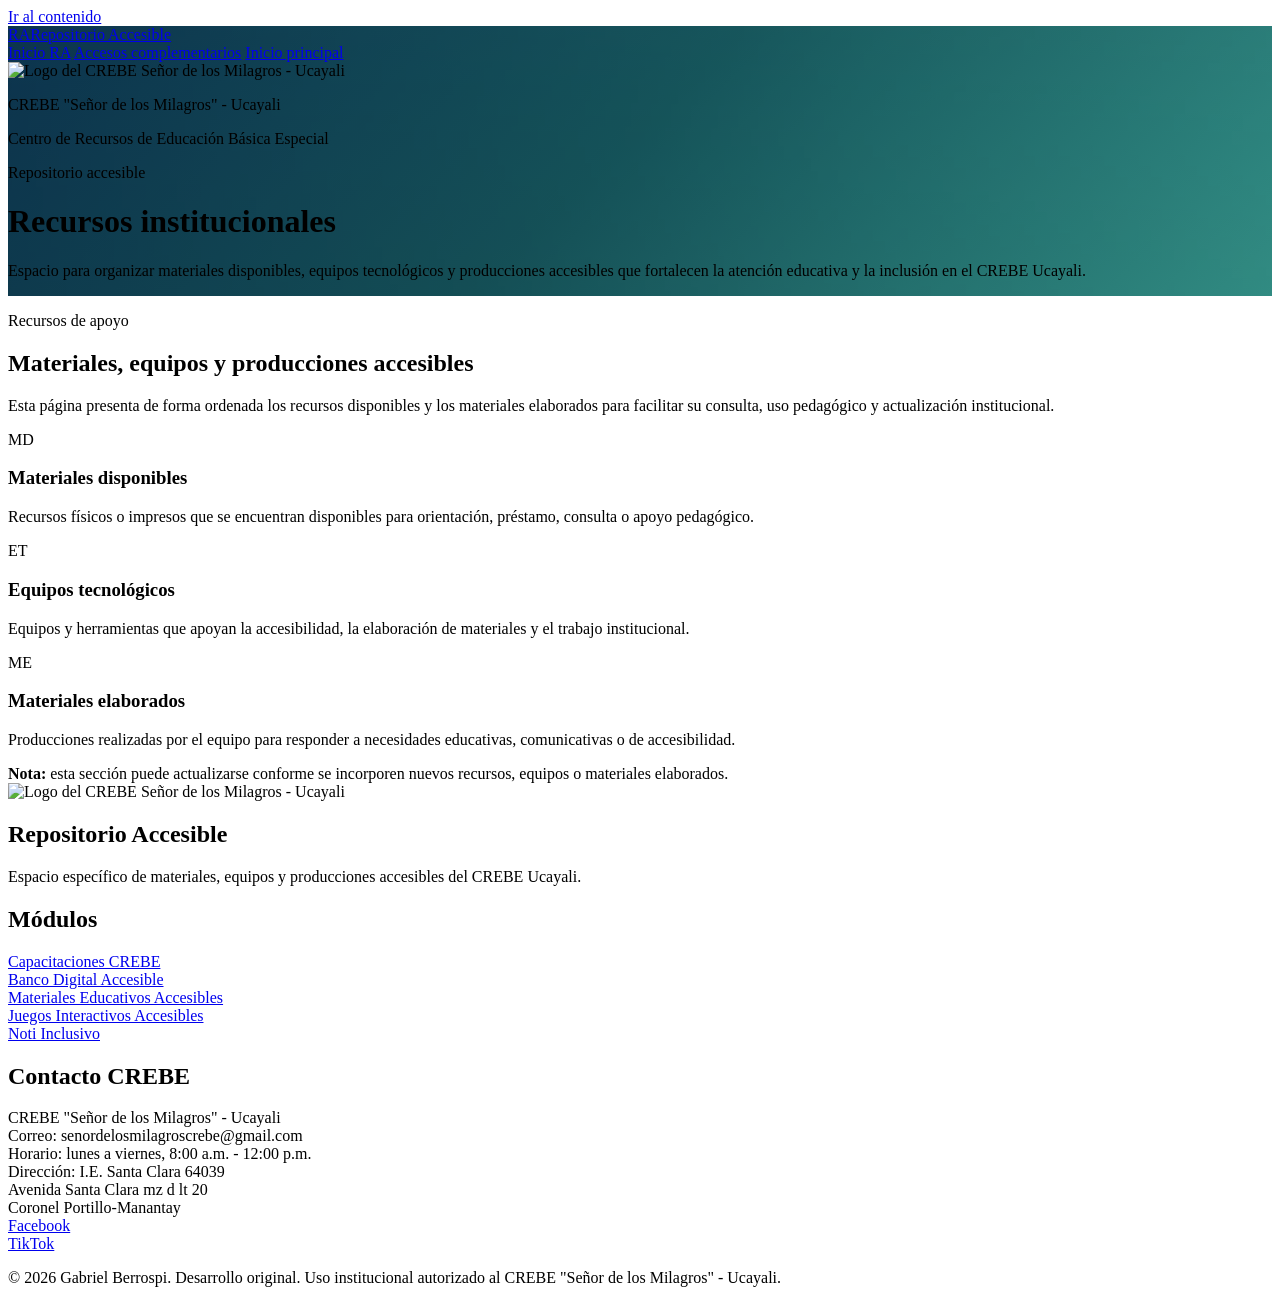
==== commit f1cd2133: "Update index.html" ====
--- a/index.html
+++ b/index.html
@@ -5,110 +5,21 @@
   <meta name="viewport" content="width=device-width, initial-scale=1">
   <meta name="description" content="Repositorio Accesible del CREBE Señor de los Milagros - Ucayali: materiales disponibles, equipos tecnológicos y materiales elaborados para la inclusión educativa.">
   <title>Repositorio Accesible | CREBE Ucayali</title>
-  <link rel="stylesheet" href="estilos.css?v=1">
+  <link rel="stylesheet" href="estilos.css?v=3">
   <style>
-    body {
-      position: relative;
-      isolation: isolate;
-      background: #ffffff !important;
-    }
-
-    .fondo-patron {
-      position: fixed;
-      inset: 0;
-      z-index: 0;
-      overflow: hidden;
-      pointer-events: none;
-      background: #ffffff;
-    }
-
-    .fondo-patron svg {
-      display: block;
-      width: 100%;
-      height: 100%;
-    }
-
-    .salto-contenido,
-    .cabecera,
-    main,
-    footer {
-      position: relative;
-      z-index: 1;
-    }
-
-    .cabecera {
-      background: linear-gradient(135deg, rgba(11,53,80,.94) 0%, rgba(15,79,87,.91) 48%, rgba(15,118,110,.88) 100%);
-    }
+    .cabecera{position:relative;isolation:isolate;overflow:hidden;background:linear-gradient(135deg,rgba(11,53,80,.98) 0%,rgba(12,78,84,.95) 48%,rgba(31,132,122,.9) 100%)}
+    .patron-portada{position:absolute;inset:0;z-index:0;overflow:hidden;pointer-events:none;background-image:url("patron-shipibo.png");background-repeat:repeat;background-size:cover ;background-position:center ;opacity:.30;filter:saturate(1.15) contrast(1.08)}
+    .patron-portada::before{position:absolute;inset:0;content:"";background:linear-gradient(90deg,rgba(6,35,54,.74) 0%,rgba(6,48,61,.50) 38%,rgba(10,82,82,.28) 68%,rgba(12,104,96,.14) 100%)}
+    .patron-portada::after{position:absolute;inset:0;content:"";background:linear-gradient(180deg,rgba(255,255,255,.03) 0%,transparent 42%,rgba(0,0,0,.07) 100%)}
+    .cabecera .navegacion,.cabecera .portada{position:relative;z-index:1}
   </style>
 </head>
 <body>
-  <div class="fondo-patron" aria-hidden="true">
-    <svg viewBox="0 0 800 640" preserveAspectRatio="xMidYMid slice" xmlns="http://www.w3.org/2000/svg">
-      <defs>
-        <pattern id="bg-grid" width="20" height="20" patternUnits="userSpaceOnUse">
-          <path d="M 20 0 L 0 0 0 20" fill="none" stroke="#f9f9f9" stroke-width="1"/>
-        </pattern>
-
-        <g id="geometric-tile" fill="none" stroke-width="11.5" stroke-linecap="round" stroke-linejoin="round">
-          <path d="M 100,120 A 40,40 0 0,1 100,200" />
-          <path d="M 140,160 L 260,160" />
-          <path d="M 300,200 A 40,40 0 0,1 300,120" />
-
-          <path d="M 0,120 A 40,40 0 0,1 0,200" />
-          <path d="M 0,120 L 20,120 L 20,80 L 60,80 L 60,100 L 40,100 L 40,140 L 80,140 L 80,120 L 100,120" />
-          <path d="M 0,200 L 20,200 L 20,240 L 60,240 L 60,220 L 40,220 L 40,180 L 80,180 L 80,200 L 100,200" />
-
-          <path d="M 400,200 A 40,40 0 0,1 400,120" />
-          <path d="M 400,120 L 380,120 L 380,80 L 340,80 L 340,100 L 360,100 L 360,140 L 320,140 L 320,120 L 300,120" />
-          <path d="M 400,200 L 380,200 L 380,240 L 340,240 L 340,220 L 360,220 L 360,180 L 320,180 L 320,200 L 300,200" />
-
-          <path d="M 160,0 A 40,40 0 0,0 240,0" />
-          <path d="M 200,40 L 200,80" />
-          <path d="M 160,80 L 240,80" />
-          <path d="M 160,80 L 160,60 L 140,60 L 140,20 L 120,20 L 120,0" />
-          <path d="M 240,80 L 240,60 L 260,60 L 260,20 L 280,20 L 280,0" />
-
-          <path d="M 160,320 A 40,40 0 0,1 240,320" />
-          <path d="M 200,280 L 200,240" />
-          <path d="M 160,240 L 240,240" />
-          <path d="M 160,240 L 160,260 L 140,260 L 140,300 L 120,300 L 120,320" />
-          <path d="M 240,240 L 240,260 L 260,260 L 260,300 L 280,300 L 280,320" />
-
-          <path d="M 0,60 L 40,60 L 40,20 L 80,20 L 80,0" />
-          <path d="M 0,260 L 40,260 L 40,300 L 80,300 L 80,320" />
-          <path d="M 400,60 L 360,60 L 360,20 L 320,20 L 320,0" />
-          <path d="M 400,260 L 360,260 L 360,300 L 320,300 L 320,320" />
-        </g>
-      </defs>
-
-      <rect width="100%" height="100%" fill="url(#bg-grid)" />
-      <use href="#geometric-tile" x="0" y="0" stroke="#c2e6f5" />
-      <use href="#geometric-tile" x="400" y="0" stroke="#fcdcca" />
-      <use href="#geometric-tile" x="0" y="320" stroke="#efccdd" />
-      <use href="#geometric-tile" x="400" y="320" stroke="#fbf1be" />
-
-      <g stroke="#dcd6cf" stroke-width="11.5" stroke-linecap="round" stroke-linejoin="round">
-        <path d="M 400,10 L 400,35" />
-        <path d="M 400,85 L 400,95" />
-        <path d="M 400,145 L 400,175" />
-        <path d="M 400,225 L 400,235" />
-        <path d="M 400,285 L 400,310" />
-        <path d="M 400,330 L 400,355" />
-        <path d="M 400,405 L 400,415" />
-        <path d="M 400,465 L 400,495" />
-        <path d="M 400,545 L 400,555" />
-        <path d="M 400,605 L 400,630" />
-      </g>
-    </svg>
-  </div>
-
   <a class="salto-contenido" href="#contenido-principal">Ir al contenido</a>
   <header class="cabecera" id="inicio">
+    <div class="patron-portada" aria-hidden="true"></div>
     <nav class="navegacion" aria-label="Navegación principal">
-      <a class="marca" href="index.html" aria-label="Ir al Repositorio Accesible">
-        <span class="marca-icono" aria-hidden="true">RA</span>
-        <span>Repositorio Accesible</span>
-      </a>
+      <a class="marca" href="index.html" aria-label="Ir al Repositorio Accesible"><span class="marca-icono" aria-hidden="true">RA</span><span>Repositorio Accesible</span></a>
       <div class="enlaces-superiores">
         <a class="enlace-cabecera" href="index.html">Inicio RA</a>
         <a class="enlace-cabecera" href="https://gabriel-lsp.github.io/accesos-complementarios/">Accesos complementarios</a>
@@ -133,175 +44,23 @@
       <div class="panel-encabezado">
         <p class="seccion-etiqueta">Recursos de apoyo</p>
         <h2 id="titulo-recursos">Materiales, equipos y producciones accesibles</h2>
-        <p class="descripcion-panel">Esta página presenta de forma ordenada los recursos disponibles y los materiales elaborados para facilitar su consulta, uso pedagógico y actualización institucional.
-        </p>
+        <p class="descripcion-panel">Esta página presenta de forma ordenada los recursos disponibles y los materiales elaborados para facilitar su consulta, uso pedagógico y actualización institucional.</p>
       </div>
       <div class="grid-recursos">
-        <article class="tarjeta-recurso">
-          <span class="numero-recurso">MD</span>
-          <h3>Materiales disponibles</h3>
-          <p>Recursos físicos o impresos que se encuentran disponibles para orientación, préstamo, consulta o apoyo pedagógico.</p>
-          <ul class="lista-ejemplos">
-            <li class="item-recurso" tabindex="0">Textos en braille
-              <div class="recuadro-detalle" role="tooltip">
-                <img src="https://placehold.co/600x360/e5f3ef/17324d?text=Textos+en+braille" alt="Imagen referencial de textos en braille">
-                <div class="detalle-texto">
-                  <strong>Textos en braille</strong>
-                  <span>Material de lectura accesible para orientación, consulta y apoyo a estudiantes con discapacidad visual.</span>
-                </div>
-              </div>
-            </li>
-            <li class="item-recurso" tabindex="0">Láminas adaptadas
-              <div class="recuadro-detalle" role="tooltip">
-                <img src="https://placehold.co/600x360/e5f3ef/17324d?text=L%C3%A1minas+adaptadas" alt="Imagen referencial de láminas adaptadas">
-                <div class="detalle-texto"><strong>Láminas adaptadas</strong>
-                  <span>Material visual o impreso adaptado para apoyar la comprensión de contenidos, rutinas o actividades educativas.</span>
-                </div>
-              </div>
-            </li>
-            <li class="item-recurso" tabindex="0">Tarjetas de comunicación
-              <div class="recuadro-detalle" role="tooltip">
-                <img src="https://placehold.co/600x360/e5f3ef/17324d?text=Tarjetas+de+comunicaci%C3%B3n" alt="Imagen referencial de tarjetas de comunicación">
-                <div class="detalle-texto">
-                  <strong>Tarjetas de comunicación</strong>
-                  <span>Apoyos visuales para facilitar la expresión, elección, anticipación y participación de estudiantes con necesidades comunicativas.</span>
-                </div>
-              </div>
-            </li>
-            <li class="item-recurso" tabindex="0">Material manipulativo
-              <div class="recuadro-detalle" role="tooltip">
-                <img src="https://placehold.co/600x360/e5f3ef/17324d?text=Material+manipulativo" alt="Imagen referencial de material manipulativo">
-                <div class="detalle-texto">
-                  <strong>Material manipulativo</strong>
-                  <span>Recursos concretos para favorecer la exploración, clasificación, asociación y aprendizaje mediante experiencias prácticas.</span>
-                </div>
-              </div>
-            </li>
-          </ul>
-        </article>
-        <article class="tarjeta-recurso">
-          <span class="numero-recurso">ET</span>
-          <h3>Equipos tecnológicos</h3>
-          <p>Equipos y herramientas que apoyan la accesibilidad, la elaboración de materiales y el trabajo institucional.</p>
-          <ul class="lista-ejemplos">
-            <li class="item-recurso" tabindex="0">Máquina Perkins
-              <div class="recuadro-detalle" role="tooltip">
-                <img src="https://placehold.co/600x360/e5f3ef/17324d?text=M%C3%A1quina+Perkins" alt="Imagen referencial de máquina Perkins">
-                <div class="detalle-texto">
-                  <strong>Máquina Perkins</strong>
-                  <span>Equipo utilizado para la escritura en braille y la producción de materiales accesibles.</span>
-                </div>
-              </div>
-            </li>
-            <li class="item-recurso" tabindex="0">Impresora o equipo de apoyo
-              <div class="recuadro-detalle" role="tooltip">
-                <img src="https://placehold.co/600x360/e5f3ef/17324d?text=Equipo+de+apoyo" alt="Imagen referencial de equipo de apoyo">
-                <div class="detalle-texto">
-                  <strong>Impresora o equipo de apoyo</strong>
-                  <span>Herramienta tecnológica para elaborar, adaptar o reproducir materiales de uso pedagógico e institucional.</span>
-                </div>
-              </div>
-            </li>
-            <li class="item-recurso" tabindex="0">Dispositivos de acceso
-              <div class="recuadro-detalle" role="tooltip">
-                <img src="https://placehold.co/600x360/e5f3ef/17324d?text=Dispositivos+de+acceso" alt="Imagen referencial de dispositivos de acceso">
-                <div class="detalle-texto">
-                  <strong>Dispositivos de acceso</strong>
-                  <span>Apoyos tecnológicos que facilitan la participación, comunicación o interacción con materiales digitales y educativos.</span>
-                </div>
-              </div>
-            </li>
-          </ul>
-        </article>
-        <article class="tarjeta-recurso">
-          <span class="numero-recurso">ME</span>
-          <h3>Materiales elaborados</h3>
-          <p>Producciones realizadas por el equipo para responder a necesidades educativas, comunicativas o de accesibilidad.
-          </p>
-          <ul class="lista-ejemplos">
-            <li class="item-recurso" tabindex="0">Silabario
-              <div class="recuadro-detalle" role="tooltip">
-                <img src="https://placehold.co/600x360/e5f3ef/17324d?text=Silabario" alt="Imagen referencial de silabario">
-                <div class="detalle-texto">
-                  <strong>Silabario</strong>
-                  <span>Material elaborado para apoyar el reconocimiento de sílabas, conciencia fonológica y procesos iniciales de lectura.</span>
-                </div>
-              </div>
-            </li>
-            <li class="item-recurso" tabindex="0">Rutinas visuales
-              <div class="recuadro-detalle" role="tooltip">
-                <img src="https://placehold.co/600x360/e5f3ef/17324d?text=Rutinas+visuales" alt="Imagen referencial de rutinas visuales">
-                <div class="detalle-texto">
-                  <strong>Rutinas visuales</strong>
-                  <span>Secuencias de apoyo para anticipar actividades, organizar tiempos y favorecer mayor comprensión de las tareas diarias.</span>
-                </div>
-              </div>
-            </li>
-            <li class="item-recurso" tabindex="0">Fichas adaptadas
-              <div class="recuadro-detalle" role="tooltip">
-                <img src="https://placehold.co/600x360/e5f3ef/17324d?text=Fichas+adaptadas" alt="Imagen referencial de fichas adaptadas">
-                <div class="detalle-texto">
-                  <strong>Fichas adaptadas</strong>
-                  <span>Materiales pedagógicos ajustados en estructura, lenguaje, contraste o apoyo visual según las necesidades educativas.</span>
-                </div>
-              </div>
-            </li>
-            <li class="item-recurso" tabindex="0">Materiales de sensibilización
-              <div class="recuadro-detalle" role="tooltip">
-                <img src="https://placehold.co/600x360/e5f3ef/17324d?text=Sensibilizaci%C3%B3n" alt="Imagen referencial de materiales de sensibilización">
-                <div class="detalle-texto">
-                  <strong>Materiales de sensibilización</strong>
-                  <span>Recursos elaborados para promover la comprensión, participación y valoración de la inclusión educativa.</span>
-                </div>
-              </div>
-            </li>
-          </ul>
-        </article>
+        <article class="tarjeta-recurso"><span class="numero-recurso">MD</span><h3>Materiales disponibles</h3><p>Recursos físicos o impresos que se encuentran disponibles para orientación, préstamo, consulta o apoyo pedagógico.</p></article>
+        <article class="tarjeta-recurso"><span class="numero-recurso">ET</span><h3>Equipos tecnológicos</h3><p>Equipos y herramientas que apoyan la accesibilidad, la elaboración de materiales y el trabajo institucional.</p></article>
+        <article class="tarjeta-recurso"><span class="numero-recurso">ME</span><h3>Materiales elaborados</h3><p>Producciones realizadas por el equipo para responder a necesidades educativas, comunicativas o de accesibilidad.</p></article>
       </div>
-      <div class="nota-inferior">
-        <strong>Nota:</strong> esta sección puede actualizarse conforme se incorporen nuevos recursos, equipos o materiales elaborados. El registro permite visibilizar el trabajo institucional y facilitar la organización de los apoyos disponibles.
-      </div>
+      <div class="nota-inferior"><strong>Nota:</strong> esta sección puede actualizarse conforme se incorporen nuevos recursos, equipos o materiales elaborados.</div>
     </section>
   </main>
   <footer>
     <div class="footer-contenido">
-      <div class="footer-bloque footer-identidad">
-        <img class="logo-footer" src="https://gabriel-lsp.github.io/banco-digital-accesible/logo-crebe.png" alt="Logo del CREBE Señor de los Milagros - Ucayali">
-        <div>
-          <h2>Repositorio Accesible</h2>
-          <p>Espacio específico de materiales, equipos y producciones accesibles del CREBE Ucayali.</p>
-        </div>
-      </div>
-
-      <div class="footer-bloque">
-        <h2>Módulos</h2>
-        <p>
-          <a href="https://gabriel-lsp.github.io/capacitaciones-crebe-ucayali/">Capacitaciones CREBE</a><br>
-          <a href="https://gabriel-lsp.github.io/banco-digital-accesible/">Banco Digital Accesible</a><br>
-          <a href="https://gabriel-lsp.github.io/materiales-educativos-accesibles/">Materiales Educativos Accesibles</a><br>
-          <a href="https://gabriel-lsp.github.io/juegos-interactivos-accesibles/">Juegos Interactivos Accesibles</a><br>
-          <a href="https://gabriel-lsp.github.io/noti-inclusivos/">Noti Inclusivo</a>
-        </p>
-      </div>
-
-      <div class="footer-bloque">
-        <h2>Contacto CREBE</h2>
-        <p>
-          CREBE "Señor de los Milagros" - Ucayali<br>
-          Correo: senordelosmilagroscrebe@gmail.com<br>
-          Horario: lunes a viernes, 8:00 a.m. - 12:00 p.m.<br>
-          Dirección: I.E. Santa Clara 64039<br>
-          Avenida Santa Clara mz d lt 20<br>
-          Coronel Portillo-Manantay<br>
-          <a href="https://www.facebook.com/CREBESM" target="_blank" rel="noopener noreferrer">Facebook</a><br>
-          <a href="https://www.tiktok.com/@crebe.sm.ucayali?_r=1&_t=ZS-97Qjebz1I0b" target="_blank" rel="noopener noreferrer">TikTok</a>
-        </p>
-      </div>
+      <div class="footer-bloque footer-identidad"><img class="logo-footer" src="https://gabriel-lsp.github.io/banco-digital-accesible/logo-crebe.png" alt="Logo del CREBE Señor de los Milagros - Ucayali"><div><h2>Repositorio Accesible</h2><p>Espacio específico de materiales, equipos y producciones accesibles del CREBE Ucayali.</p></div></div>
+      <div class="footer-bloque"><h2>Módulos</h2><p><a href="https://gabriel-lsp.github.io/capacitaciones-crebe-ucayali/">Capacitaciones CREBE</a><br><a href="https://gabriel-lsp.github.io/banco-digital-accesible/">Banco Digital Accesible</a><br><a href="https://gabriel-lsp.github.io/materiales-educativos-accesibles/">Materiales Educativos Accesibles</a><br><a href="https://gabriel-lsp.github.io/juegos-interactivos-accesibles/">Juegos Interactivos Accesibles</a><br><a href="https://gabriel-lsp.github.io/noti-inclusivos/">Noti Inclusivo</a></p></div>
+      <div class="footer-bloque"><h2>Contacto CREBE</h2><p>CREBE "Señor de los Milagros" - Ucayali<br>Correo: senordelosmilagroscrebe@gmail.com<br>Horario: lunes a viernes, 8:00 a.m. - 12:00 p.m.<br>Dirección: I.E. Santa Clara 64039<br>Avenida Santa Clara mz d lt 20<br>Coronel Portillo-Manantay<br><a href="https://www.facebook.com/CREBESM" target="_blank" rel="noopener noreferrer">Facebook</a><br><a href="https://www.tiktok.com/@crebe.sm.ucayali" target="_blank" rel="noopener noreferrer">TikTok</a></p></div>
     </div>
-
-    <div class="footer-final">
-      <p>© 2026 Gabriel Berrospi. Desarrollo original. Uso institucional autorizado al CREBE "Señor de los Milagros" - Ucayali.</p>
-    </div>
+    <div class="footer-final"><p>© 2026 Gabriel Berrospi. Desarrollo original. Uso institucional autorizado al CREBE "Señor de los Milagros" - Ucayali.</p></div>
   </footer>
 </body>
-</html>+</html>
